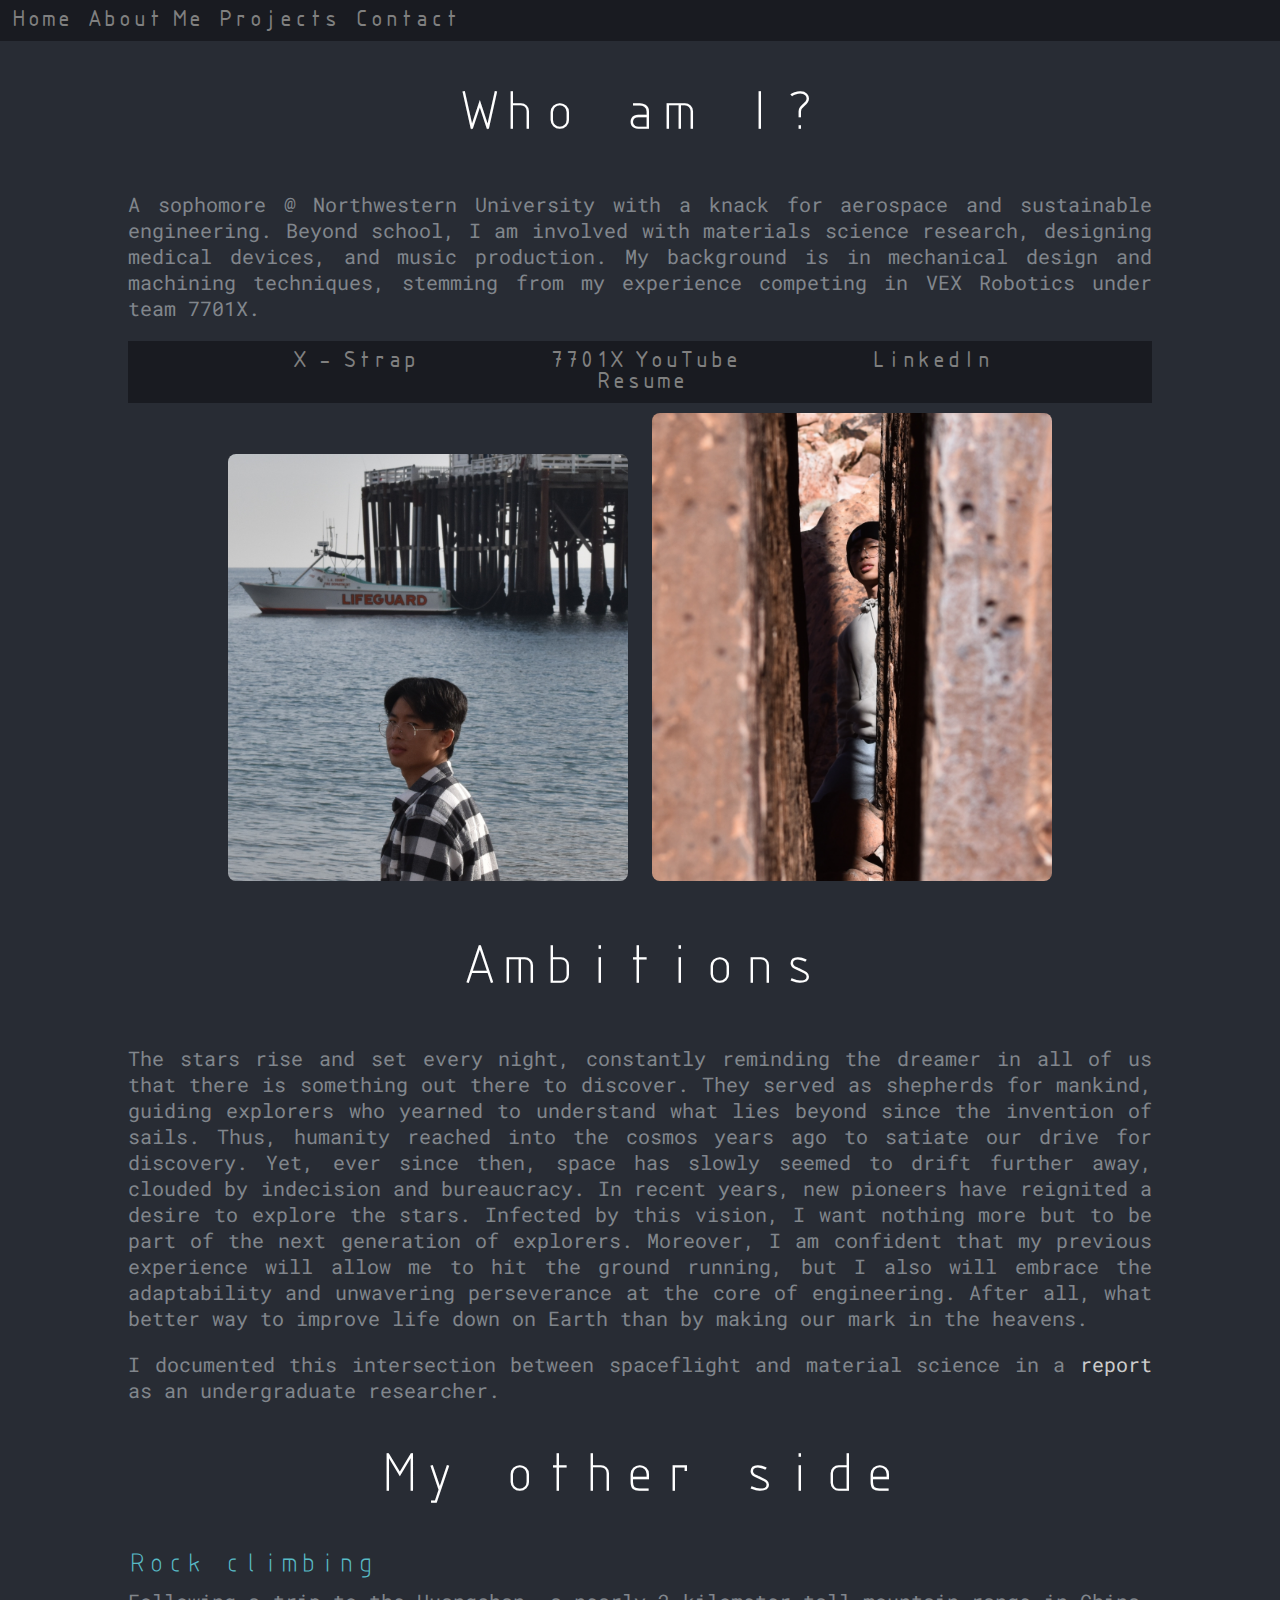
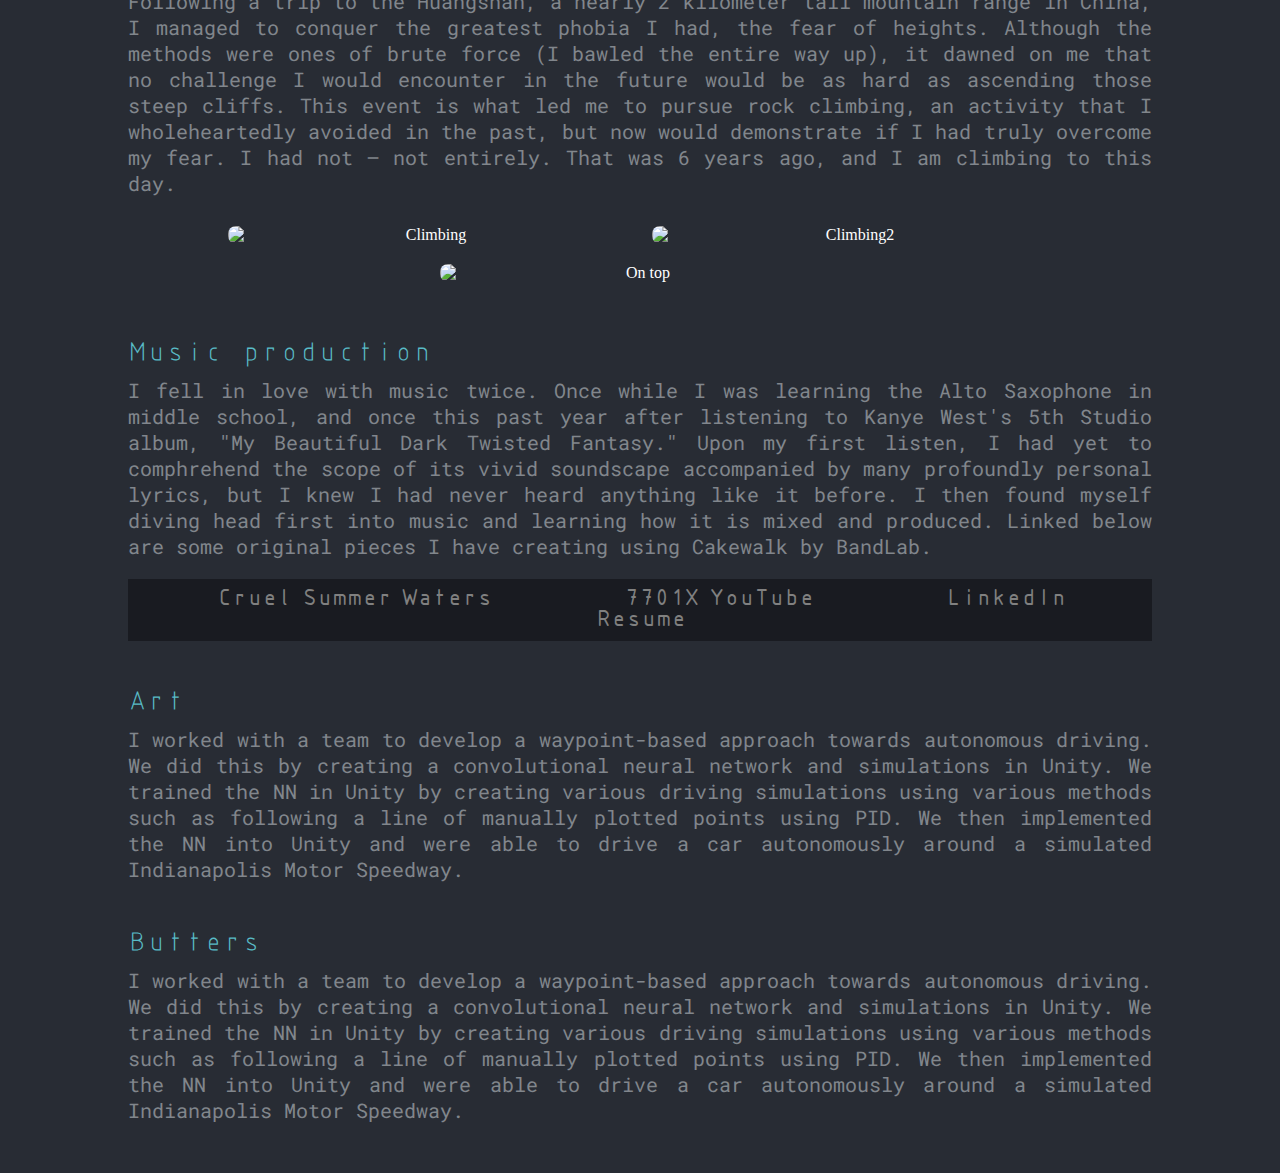
==== about.html @ 2909f790 "push test 5" ====
<!DOCTYPE html>
<html lang="en" dir="ltr">
  <head>
    <meta charset="utf-8">
    <title>About Me</title>
    <meta name="viewport" content="width=device-width, initial-scale=0.75">
    <link rel="stylesheet" href="style.css">
  </head>
  <body>
    <header>
      <div class="menu">
        <a href="index.html">Home</a>
        <a href="about.html">About Me</a>
        <a href="projects.html">Projects</a>
        <a href="contact.html">Contact</a>
      </div>
    </header>
    <main>
      <div class="meat">
        <h1>Who am I?</h1>
        <p>A sophomore @ Northwestern University with a knack for aerospace and sustainable engineering. 
	  Beyond school, I am involved with materials science research, designing medical devices, and music production. 
	  My background is in mechanical design and machining techniques, stemming from my experience competing in VEX Robotics under team 7701X.
        </p>
          <div class="menu">
            <div class="links">
              <a href="X_strap.pdf" target="_blank">X - Strap</a>
              <a href="https://www.youtube.com/channel/UCPJG_vGaYK8rv_-3pf0ZpIQ" target="_blank">7701X YouTube</a>
              <a href="https://www.linkedin.com/in/kevin-chen617/" target="_blank">LinkedIn</a>
              <a href="Resume.pdf" target="_blank">Resume</a>
            </div>
          </div>
        <div id="images">
          <img class="center" src="images/dock.jpg" alt="Me">
          <img class="center" src="images/crack.jpg" alt="Between">
        </div>
      </div>
      <h1>Ambitions</h1>
      <div class="meat">
        <p>The stars rise and set every night, constantly reminding the dreamer in all of us that there is something out there to discover. 
	   They served as shepherds for mankind, guiding explorers who yearned to understand what lies beyond since the invention of sails. 
	   Thus, humanity reached into the cosmos years ago to satiate our drive for discovery. Yet, ever since then, space has slowly 
	   seemed to drift further away, clouded by indecision and bureaucracy. In recent years, new pioneers have reignited a desire to 
	   explore the stars. Infected by this vision, I want nothing more but to be part of the next generation of explorers. Moreover, I am 
	   confident that my previous experience will allow me to hit the ground running, but I also will embrace the adaptability and 
	   unwavering perseverance at the core of engineering. After all, what better way to improve life down on Earth than by making our mark in the heavens.
        </p>
        <p>I documented this intersection between spaceflight and material science in a <a href="Rocketry_Report.pdf" target="_blank">report</a> as an undergraduate researcher.
        </p>
      </div>

      <h1>My other side</h1>
      <div class="meat">
        <h2>Rock climbing</h2>
        <p>Following a trip to the Huangshan, a nearly 2 kilometer tall mountain range in China, I managed to conquer the greatest phobia I had, the fear of heights.
	   Although the methods were ones of brute force (I bawled the entire way up), it dawned on me that no challenge I would encounter in the future would be as hard
	   as ascending those steep cliffs. This event is what led me to pursue rock climbing, an activity that I wholeheartedly avoided in the past, but now would demonstrate
	   if I had truly overcome my fear. I had not — not entirely. That was 6 years ago, and I am climbing to this day.
        </p>
	<div id="images">
	  <img class="center" src="images/climb1.jpg" alt="Climbing">
          <img class="center" src="images/crack2.jpg" alt="Climbing2">
	  <img class="center" src="images/top.jpg" alt="On top">
	</div>
        <h2>Music production</h2>
        <p>I fell in love with music twice. Once while I was learning the Alto Saxophone in middle school, and once this past year after listening to Kanye West's
	   5th Studio album, "My Beautiful Dark Twisted Fantasy." Upon my first listen, I had yet to comphrehend the scope of its vivid soundscape accompanied by
	   many profoundly personal lyrics, but I knew I had never heard anything like it before. I then found myself diving head first into music and learning how
	   it is mixed and produced. Linked below are some original pieces I have creating using Cakewalk by BandLab.
        </p>
	<div class="menu">
            <div class="links">
              <a href="https://drive.google.com/file/d/1FjXO3EfDYbT5MTBm9t9XbA_wjyTtjtwp/view?usp=sharing" target="_blank">Cruel Summer Waters</a>
              <a href="https://www.youtube.com/channel/UCPJG_vGaYK8rv_-3pf0ZpIQ" target="_blank">7701X YouTube</a>
              <a href="https://www.linkedin.com/in/kevin-chen617/" target="_blank">LinkedIn</a>
              <a href="Resume.pdf" target="_blank">Resume</a>
            </div>
        </div>
        <h2>Art</h2>
        <p>I worked with a team to develop a waypoint-based approach towards autonomous driving. We did this by creating a convolutional
          neural network and simulations in Unity. We trained the NN in Unity by creating various driving simulations using various methods
          such as following a line of manually plotted points using PID. We then implemented the NN into Unity and were able to drive a car
          autonomously around a simulated Indianapolis Motor Speedway.
        </p>
	<h2>Butters</h2>
        <p>I worked with a team to develop a waypoint-based approach towards autonomous driving. We did this by creating a convolutional
          neural network and simulations in Unity. We trained the NN in Unity by creating various driving simulations using various methods
          such as following a line of manually plotted points using PID. We then implemented the NN into Unity and were able to drive a car
          autonomously around a simulated Indianapolis Motor Speedway.
        </p>

      </div>
    </main>
    <footer>

    </footer>
  </body>
</html>
---- style.css ----
@font-face {
  font-family: isoc;
  src: url(fonts/ISOCTEUR.ttf);
}

@font-face {
  font-family: iso;
  src: url(fonts/ISOCT.ttf);
}

@font-face {
  font-family: robo;
  src: url(fonts/RobotoMono.ttf);
}

@viewport {
  zoom: 1.0;
  width: extend-to-zoom;
}

/*
@media only screen and (max-width:700px) {
  h1 { font-size: 30px; }
  .menu a { font-size: 15px; }
  .meat img { max-width: 300px; }
}
*/
body {
  color: white;
  background-color: #282C34;
  margin: 0;
  min-width: 300px;
}

h1 {
  font-family: iso;
  font-size: 50px;
  color: white;
  line-height: 50px;
  margin-bottom: 15px;
  text-align: center;
}

h2 {
  font-family: iso;
  font-size: 24px;
  color: grey;
  line-height: 25px;
  margin-bottom: 0;
  margin-top: 15px;
  text-align: left;
}

h3 {
  font-family: isoc;
  font-size: 20px;
  color: grey;
  margin: 10px 0 0 0;
  letter-spacing: -2px;
}

p {
  font-family: robo;
  color: grey;
  font-size: 20px;
  text-align: justify;
  margin: 10px 0 20px 0;
}

ul {
  font-family: robo;
  color: grey;
  font-size: 20px;
  text-align: justify;
}

form {
  font-family: robo;
  color: grey;
  font-size: 20px;
}

input {
  font-family: robo;
  color: black;
  font-size: 16px;
  width: 100%;
  margin-top: 5px;
  border-radius: 2px;
  border: none;
  outline: none;
  padding: 2px;
}

textarea {
  margin-top: 5px;
  font-family: robo;
  color: black;
  font-size: 16px;
  resize: vertical;
  width: 100%;
  border-radius: 2px;
  border: none;
  outline: none;
}

button[type="submit"] {
  font-family: robo;
  font-size: 20px;
  width: 100%;
  border: none;
  outline: none;
  padding: 10px;
  border-radius: 2px;
  background-color: #B871CE;
  color: black;
}

button[type="submit"]:hover {
  background-color: #C17DD8;
}

.form-group {
  width: 400px;
}

.container {
  height: 90vh;
  position: relative;
}

.vert-center {
  margin: 0;
  position: absolute;
  top: 50%;
  left: 50%;
  transform: translate(-50%, -50%);
}

.menu {
  padding: 10px 10px;
  background-color: #191B21;
}

.menu a {
  font-family: isoc;
  letter-spacing: -3px;
  word-spacing: -5px;
  font-size: 25px;
  color: grey;
  padding: 0 12px 0 0;
  text-decoration: none;
}

.menu a:hover {
  color: #E06C75;
}

.drop-btn {
  right: 0;
  background-color: transparent;
  padding: 12px 0px 0px 12px;
  border: none;
  cursor: pointer;
}

.dropdown {
  display: none;
  position: absolute;
  padding-top: 15px;
  min-width: 150px;
  z-index: 1;
}

.dropdown a {
  font-family: isoc;
  font-size: 20px;
  color: grey;
  padding: 0 0 20px 10px;
  text-decoration: none;
  display: block;
}

.meat {
  margin: 50px 10vw;
}

.meat h1 {
  margin: 50px;
}

.meat p {
  color: #81868C;
}

.meat h2 {
  color: #59BBC6;
  margin-top: 50px;
}

.meat h3 {
  color: #95BF77;
}

.meat p a {
  color: #ccc;
  text-decoration: none;
}

.meat p a:hover {
  color: white;
}

.meat img {
  width: 400px;
  max-width: 80%;
  padding: 10px;
  border-radius: 18px;
  min-width: 100px;
}

.center {
  display: inline-block;
  margin-left: auto;
  margin-right: auto;
}

#images {
  text-align: center;
}

.skills {
  padding-left: 50px;
  text-indent: -50px;
}

.links {
  text-align: center;
}

.links a {
  padding: 0 5vw;
}
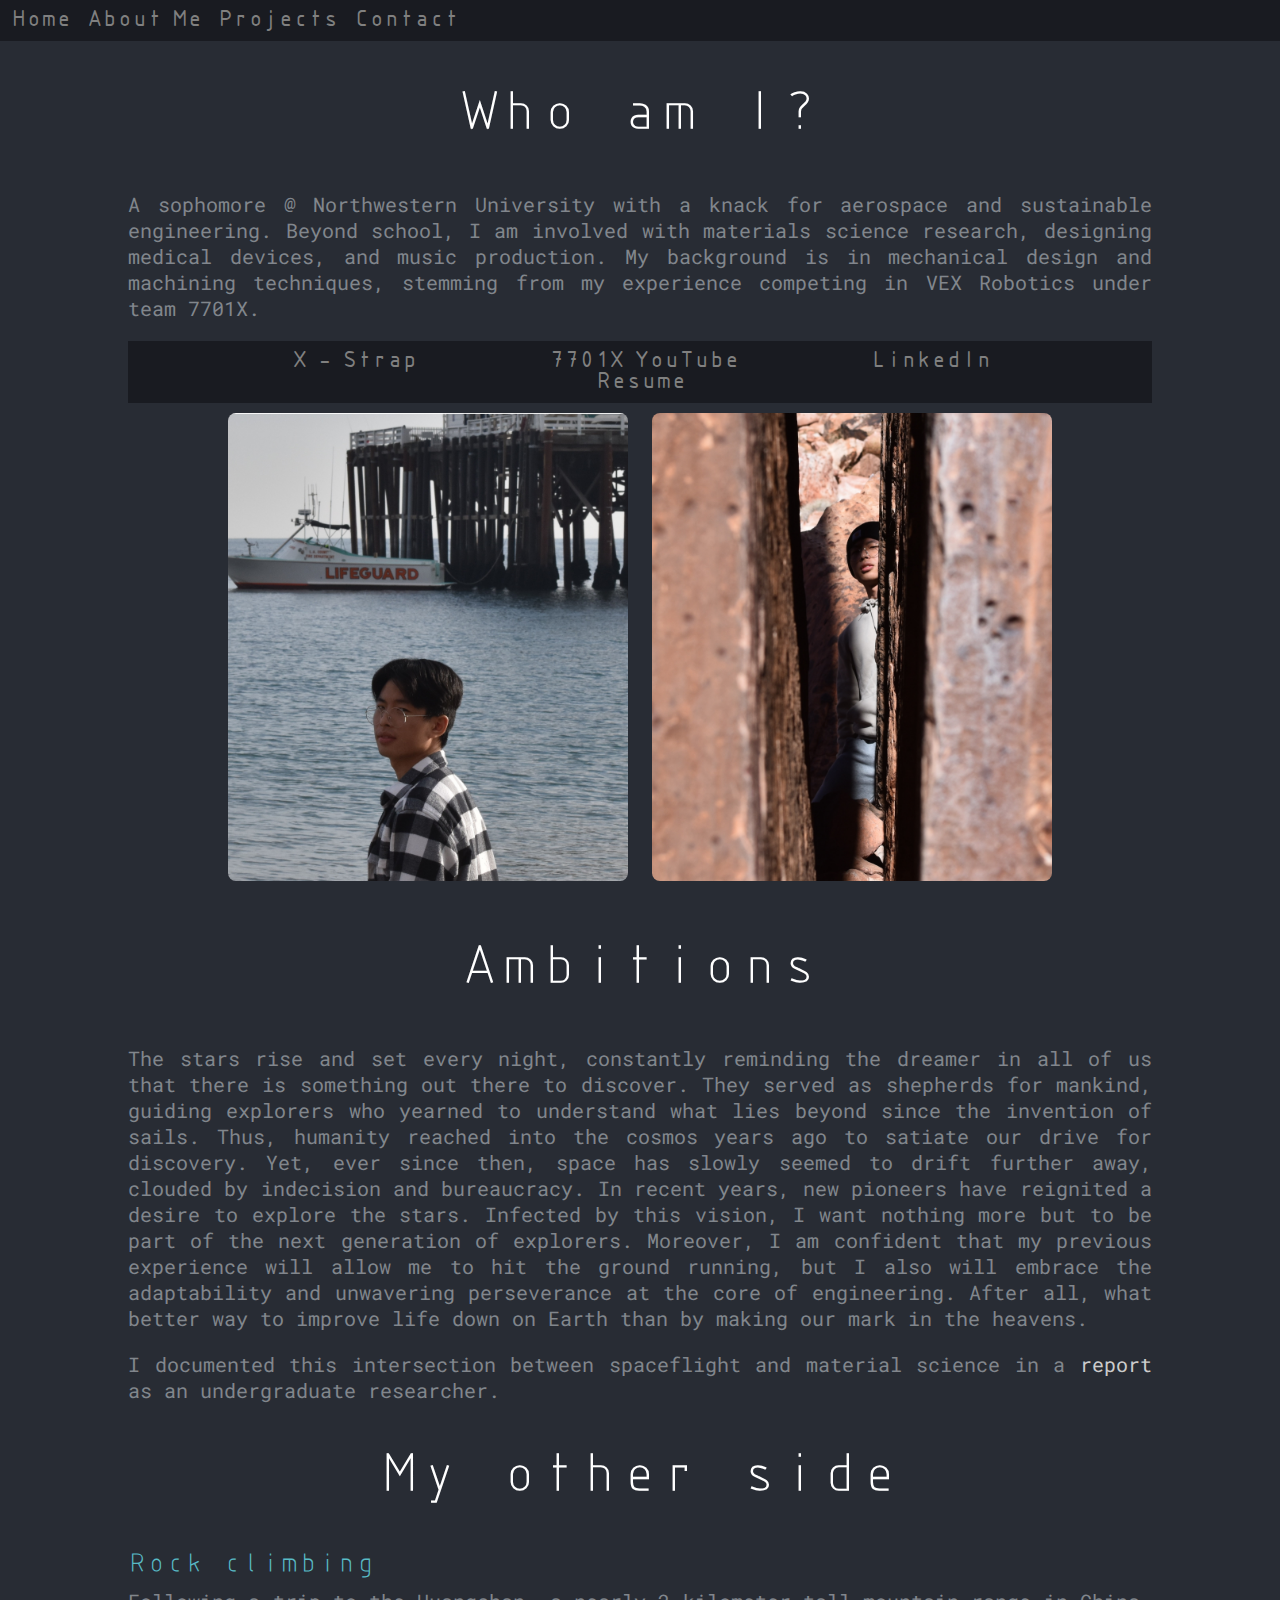
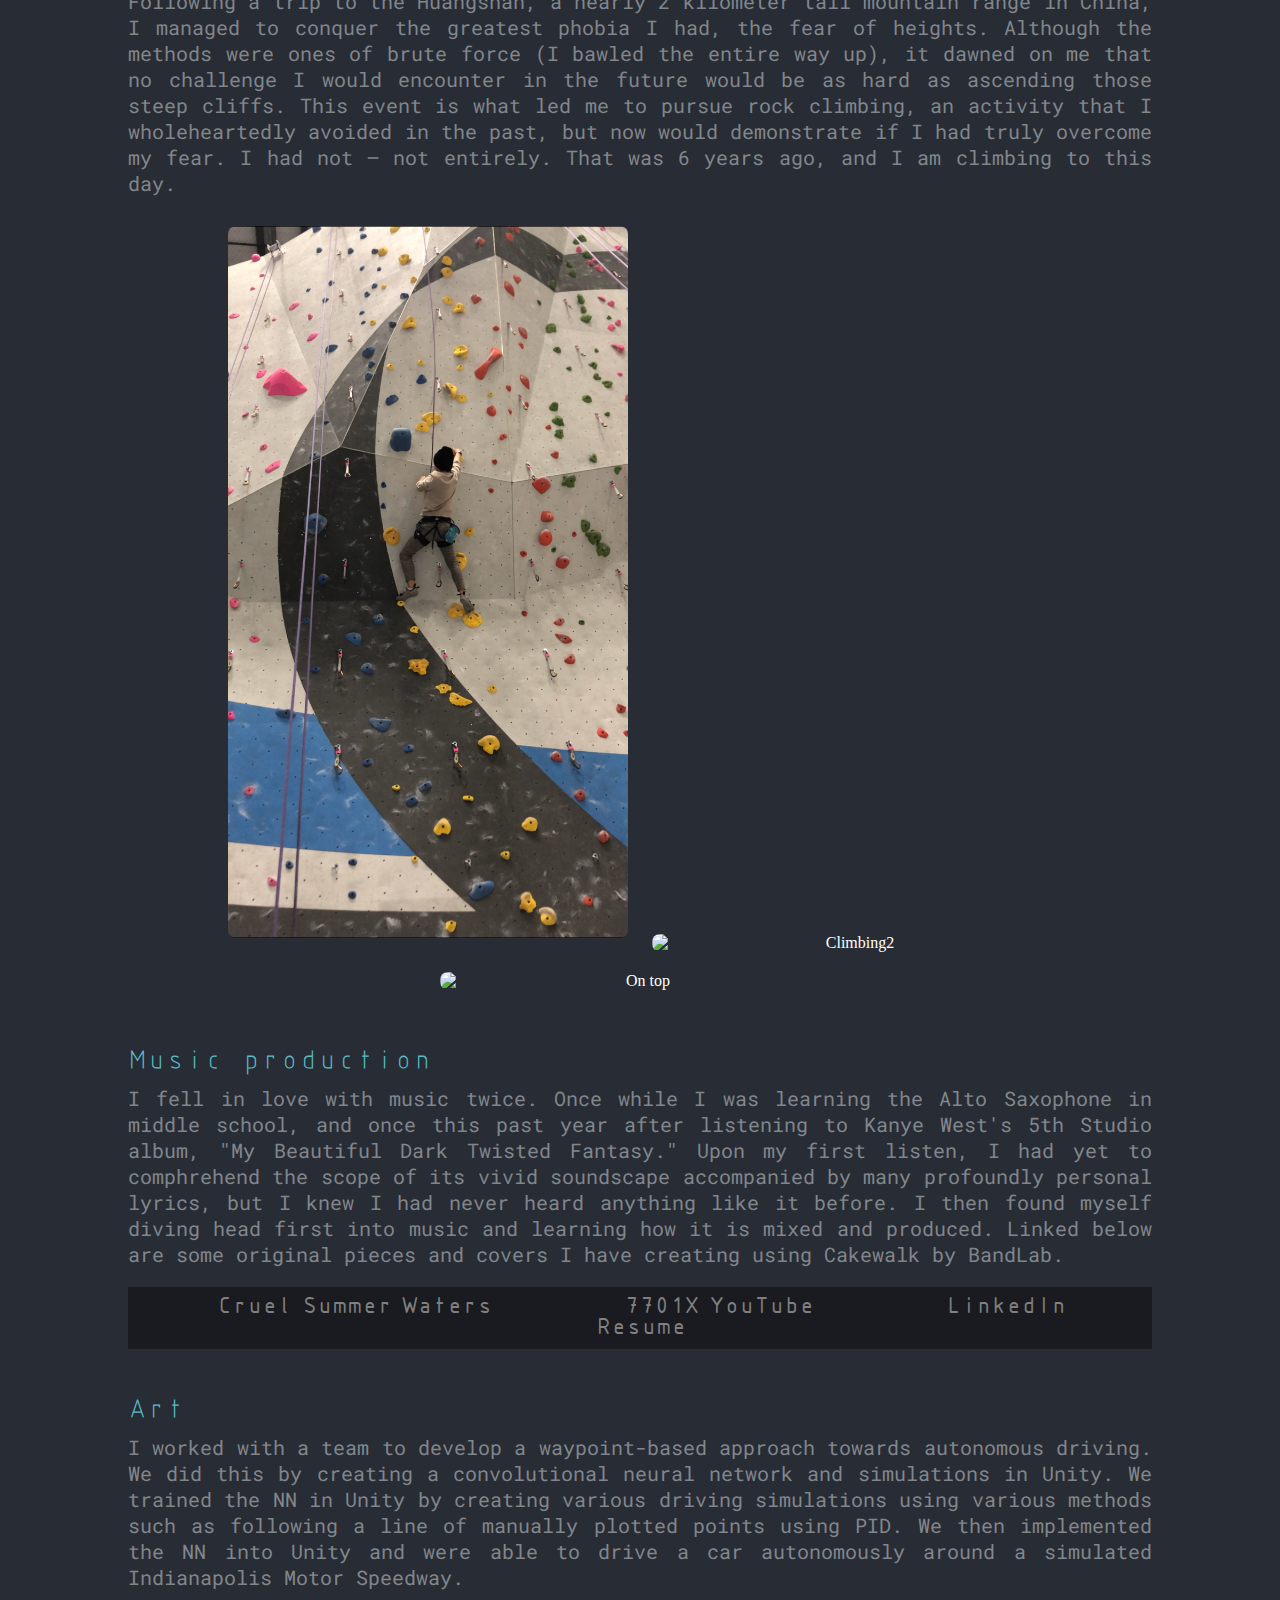
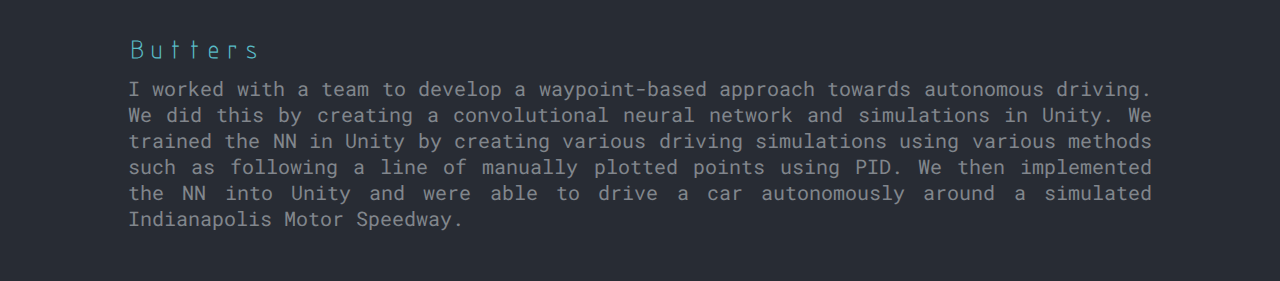
==== commit 6c0cdbaa: "push test 8" ====
--- a/about.html
+++ b/about.html
@@ -58,15 +58,15 @@
 	   if I had truly overcome my fear. I had not — not entirely. That was 6 years ago, and I am climbing to this day.
         </p>
 	<div id="images">
-	  <img class="center" src="images/climb1.jpg" alt="Climbing">
-          <img class="center" src="images/crack2.jpg" alt="Climbing2">
+	  <img class="center" src="images/climb1.png" alt="Climbing">
+          <img class="center" src="images/climb2.png" alt="Climbing2">
 	  <img class="center" src="images/top.jpg" alt="On top">
 	</div>
         <h2>Music production</h2>
         <p>I fell in love with music twice. Once while I was learning the Alto Saxophone in middle school, and once this past year after listening to Kanye West's
 	   5th Studio album, "My Beautiful Dark Twisted Fantasy." Upon my first listen, I had yet to comphrehend the scope of its vivid soundscape accompanied by
 	   many profoundly personal lyrics, but I knew I had never heard anything like it before. I then found myself diving head first into music and learning how
-	   it is mixed and produced. Linked below are some original pieces I have creating using Cakewalk by BandLab.
+	   it is mixed and produced. Linked below are some original pieces and covers I have creating using Cakewalk by BandLab.
         </p>
 	<div class="menu">
             <div class="links">
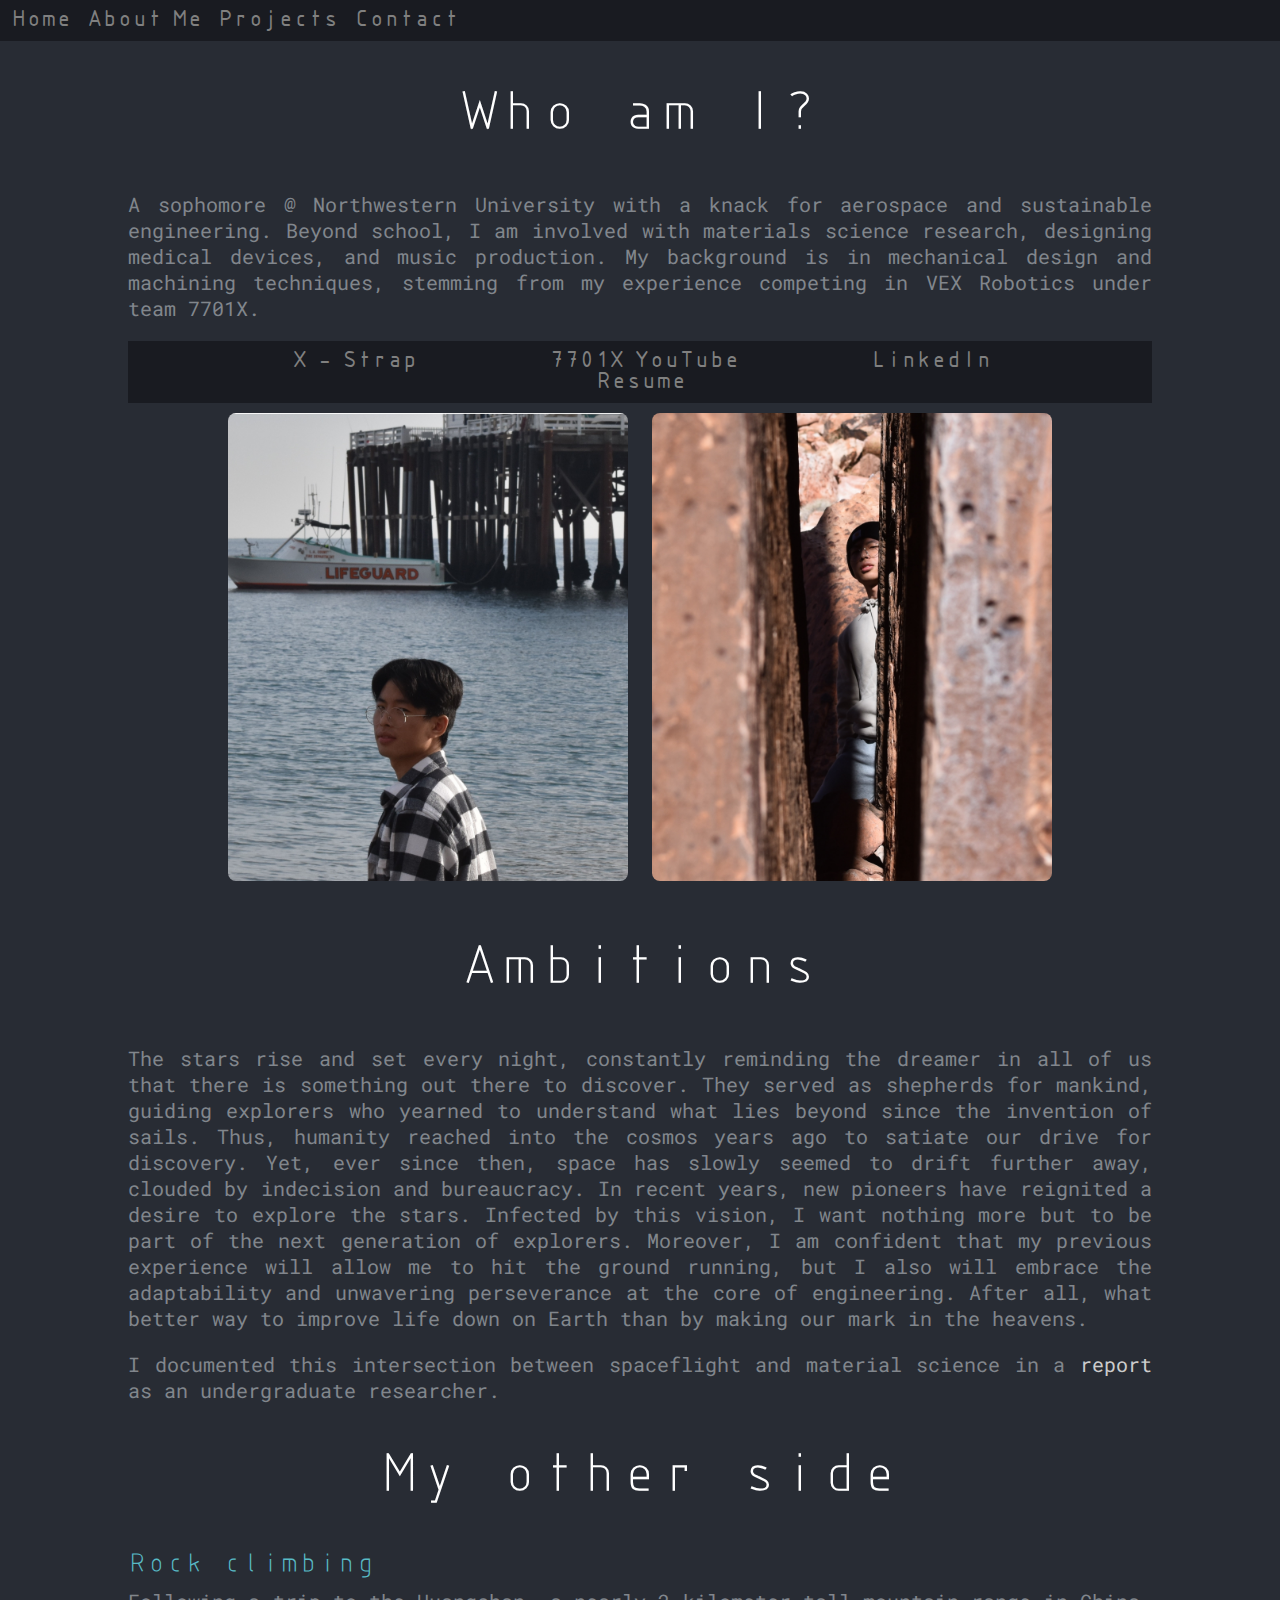
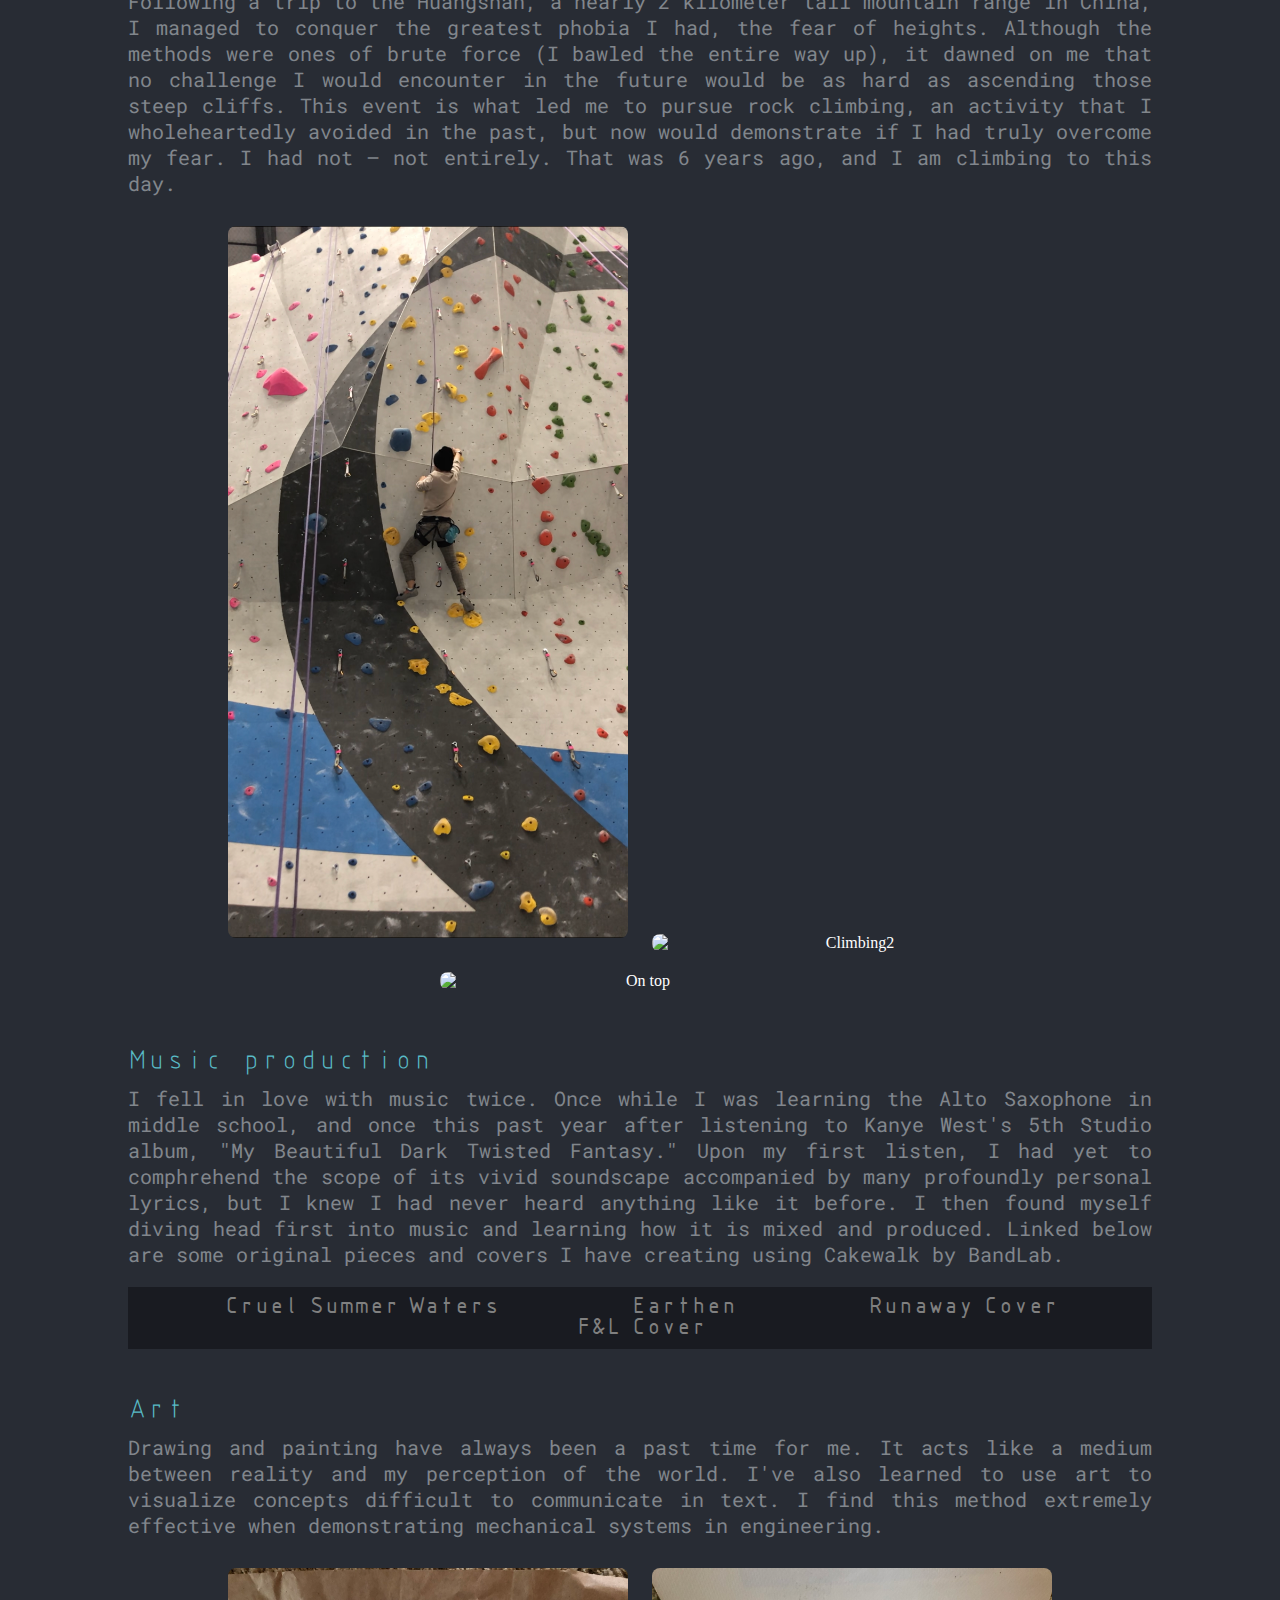
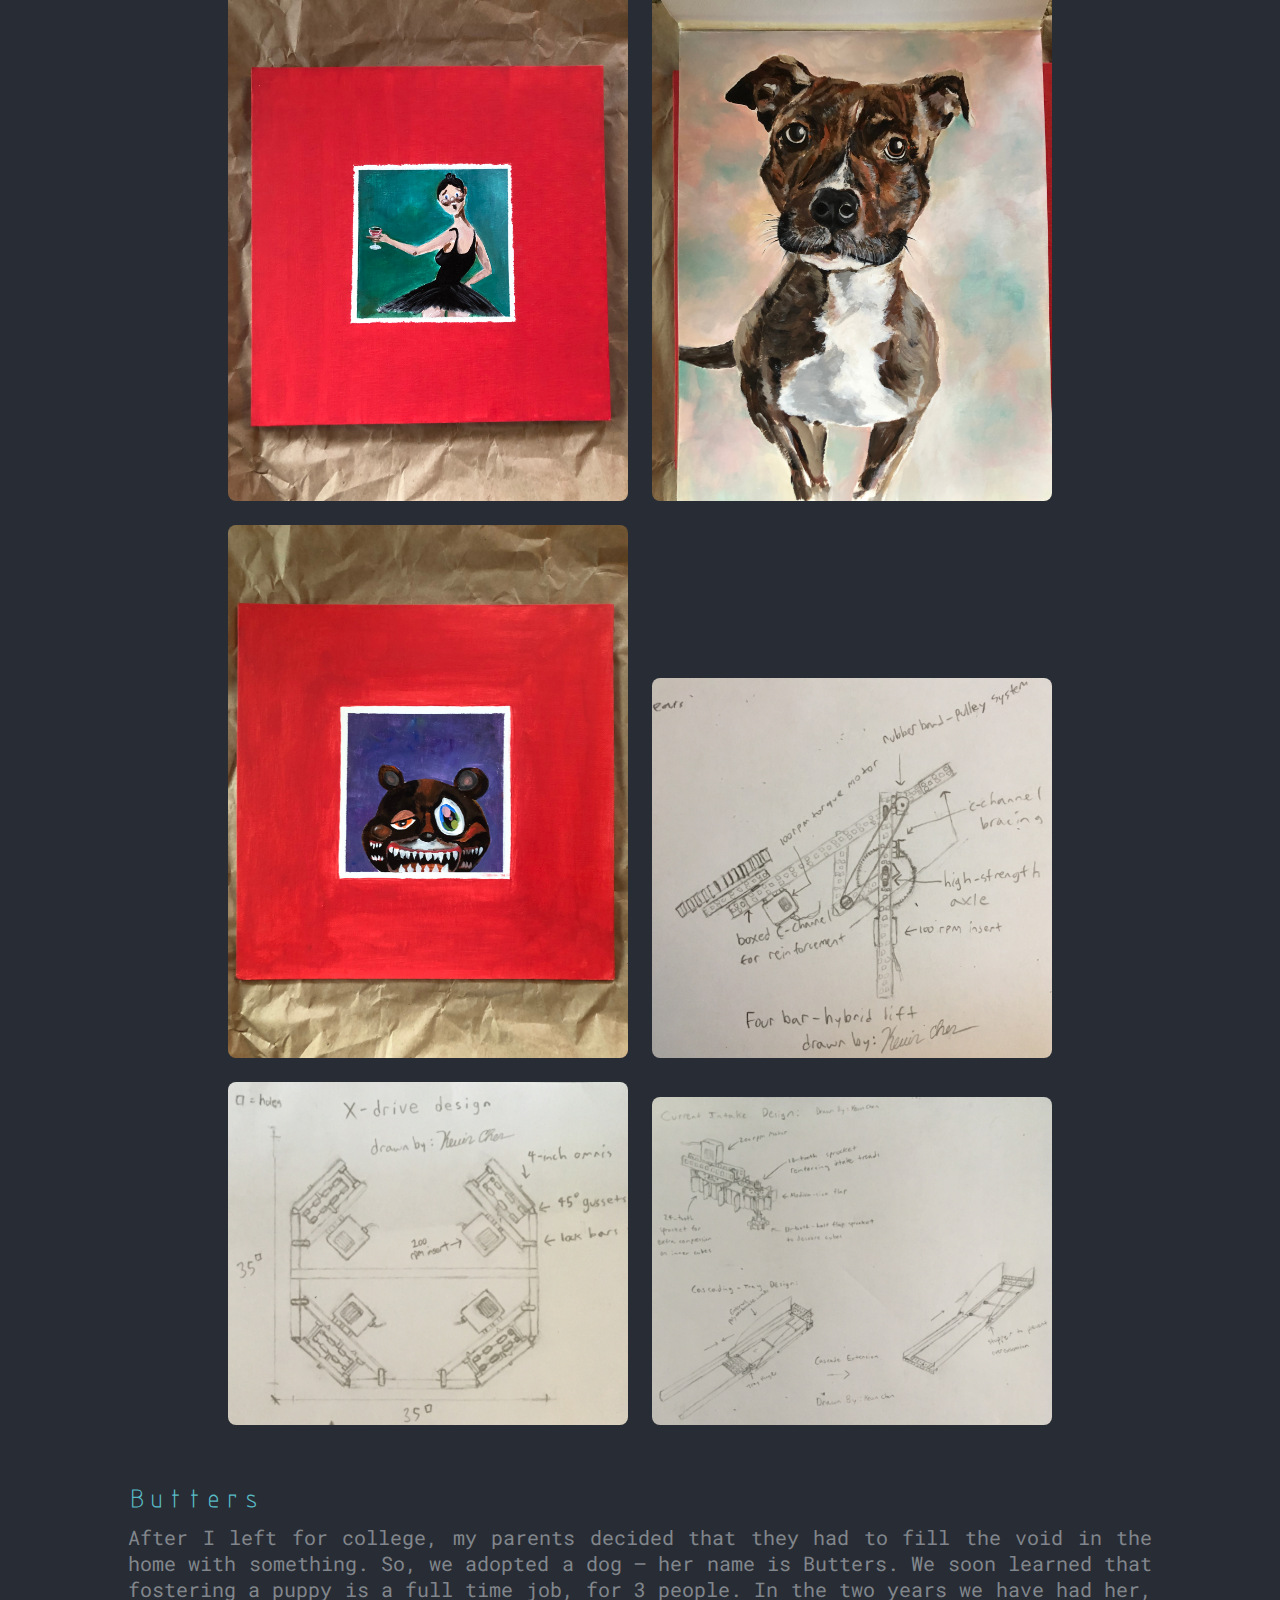
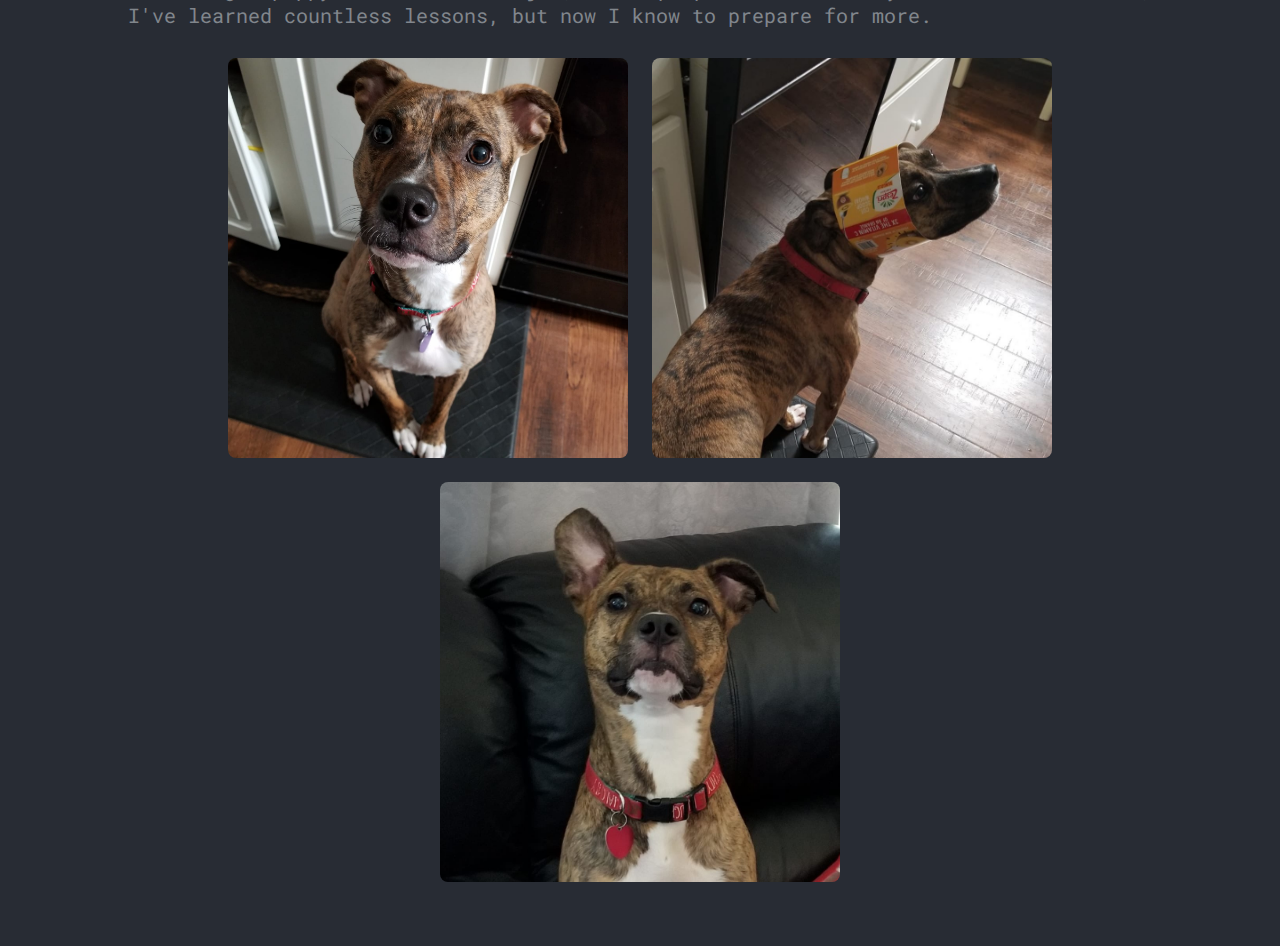
==== commit 1fb1c39b: "push test 9" ====
--- a/about.html
+++ b/about.html
@@ -71,23 +71,34 @@
 	<div class="menu">
             <div class="links">
               <a href="https://drive.google.com/file/d/1FjXO3EfDYbT5MTBm9t9XbA_wjyTtjtwp/view?usp=sharing" target="_blank">Cruel Summer Waters</a>
-              <a href="https://www.youtube.com/channel/UCPJG_vGaYK8rv_-3pf0ZpIQ" target="_blank">7701X YouTube</a>
-              <a href="https://www.linkedin.com/in/kevin-chen617/" target="_blank">LinkedIn</a>
-              <a href="Resume.pdf" target="_blank">Resume</a>
+              <a href="https://drive.google.com/file/d/1QW-6Rx8tdOQ-ADqgiwJh3SDAllIOK9bR/view?usp=sharing" target="_blank">Earthen</a>
+              <a href="https://drive.google.com/file/d/1bDss_wJFXbix6E8CFGQnroopjvzzc4Zd/view?usp=sharing" target="_blank">Runaway Cover</a>
+              <a href="https://drive.google.com/file/d/1Wbj0hKEiiiHUaAaYuEivGzLHeiOZDQvu/view?usp=sharing" target="_blank">F&L Cover</a>
             </div>
         </div>
         <h2>Art</h2>
-        <p>I worked with a team to develop a waypoint-based approach towards autonomous driving. We did this by creating a convolutional
-          neural network and simulations in Unity. We trained the NN in Unity by creating various driving simulations using various methods
-          such as following a line of manually plotted points using PID. We then implemented the NN into Unity and were able to drive a car
-          autonomously around a simulated Indianapolis Motor Speedway.
+        <p>Drawing and painting have always been a past time for me. It acts like a medium between reality and my perception of the world. I've also
+	   learned to use art to visualize concepts difficult to communicate in text. I find this method extremely effective when demonstrating
+	   mechanical systems in engineering.
         </p>
+	<div id="images">
+	  <img class="center" src="images/mbdtf.jpg" alt="Painting1">
+          <img class="center" src="images/painting.jpg" alt="Painting2">
+	  <img class="center" src="images/mbdtf2.jpg" alt="Painting3">
+	  <img class="center" src="images/robot1.png" alt="Robot1">
+          <img class="center" src="images/robot3.png" alt="Robot2">
+	  <img class="center" src="images/robot4.png" alt="Robot3">
+	</div>
 	<h2>Butters</h2>
-        <p>I worked with a team to develop a waypoint-based approach towards autonomous driving. We did this by creating a convolutional
-          neural network and simulations in Unity. We trained the NN in Unity by creating various driving simulations using various methods
-          such as following a line of manually plotted points using PID. We then implemented the NN into Unity and were able to drive a car
-          autonomously around a simulated Indianapolis Motor Speedway.
+        <p>After I left for college, my parents decided that they had to fill the void in the home with something. So, we adopted a dog — her name is Butters. 
+	   We soon learned that fostering a puppy is a full time job, for 3 people. In the two years we have had her, I've learned countless lessons, but now I
+	   know to prepare for more.
         </p>
+	<div id="images">
+	  <img class="center" src="images/butters2.jpg" alt="butters1">
+          <img class="center" src="images/butters3.jpg" alt="butters2">
+	  <img class="center" src="images/butters.jpg" alt="butters3">
+	</div>
 
       </div>
     </main>
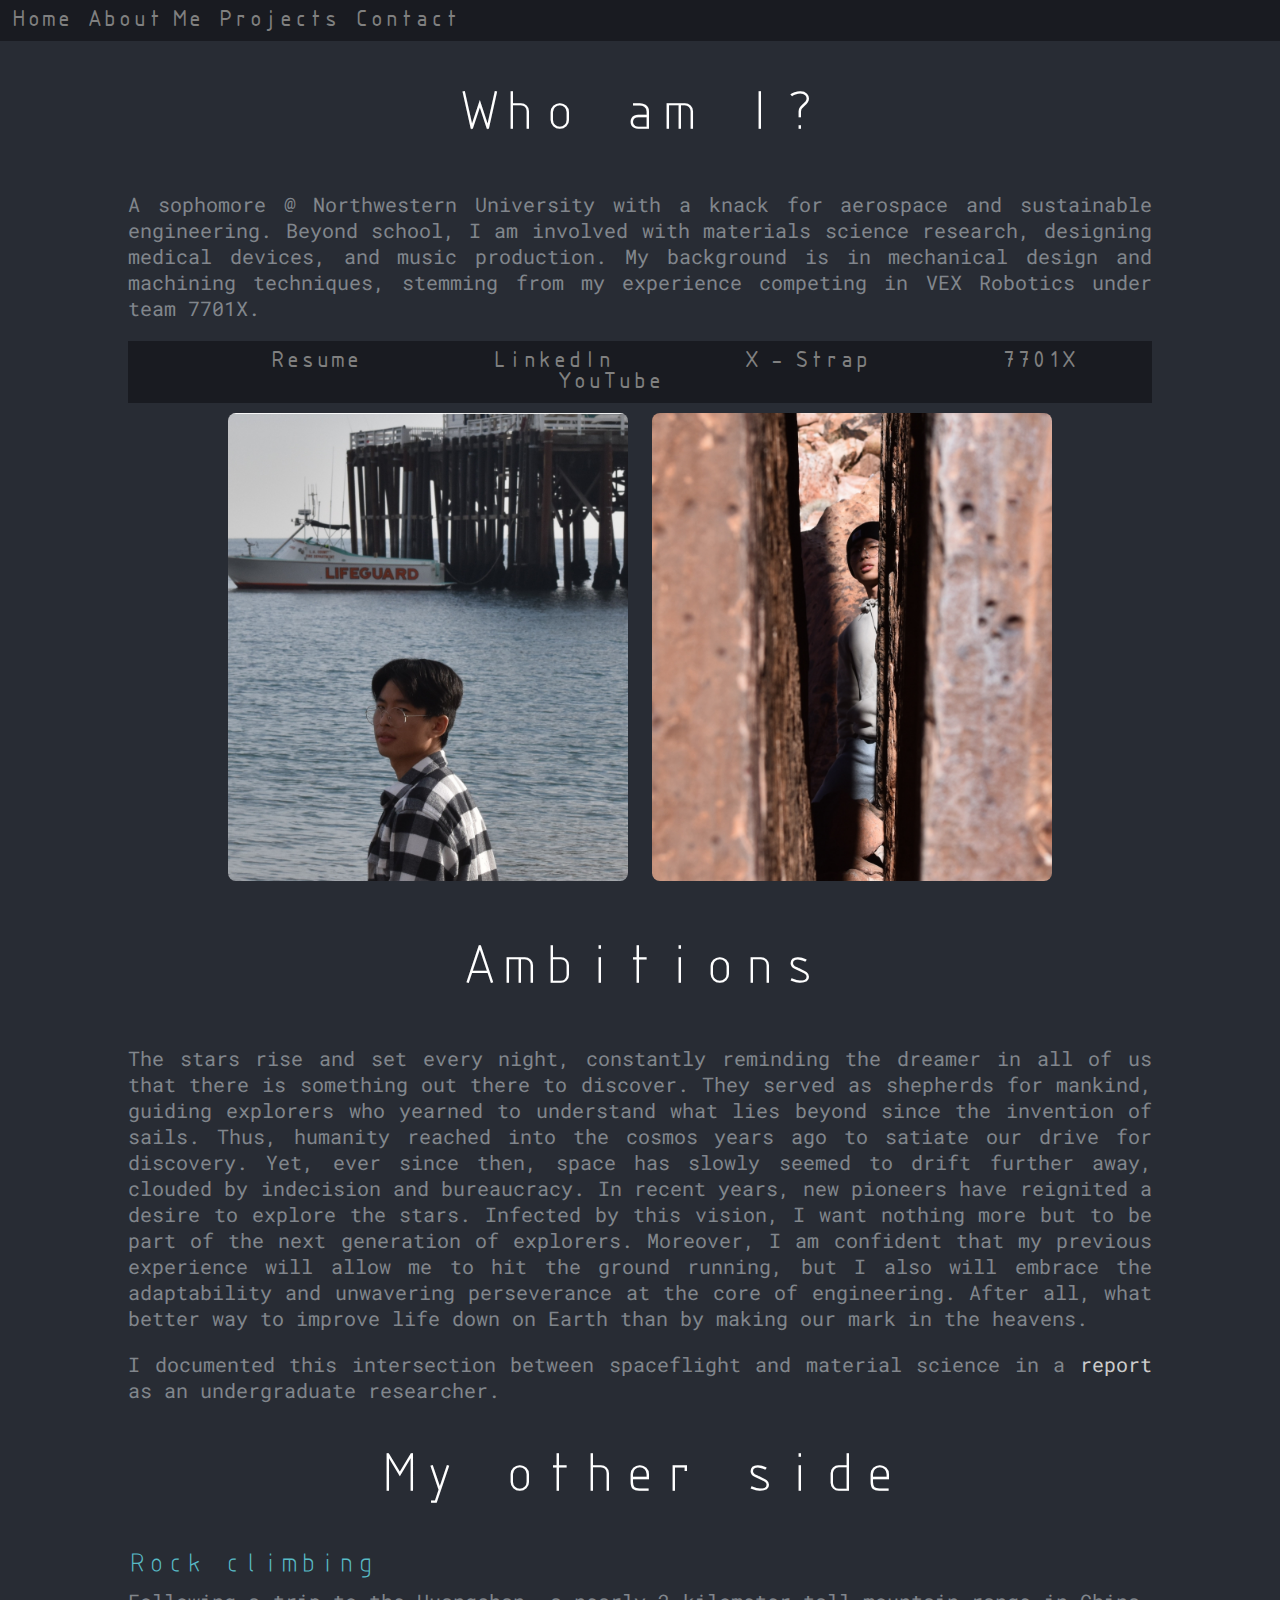
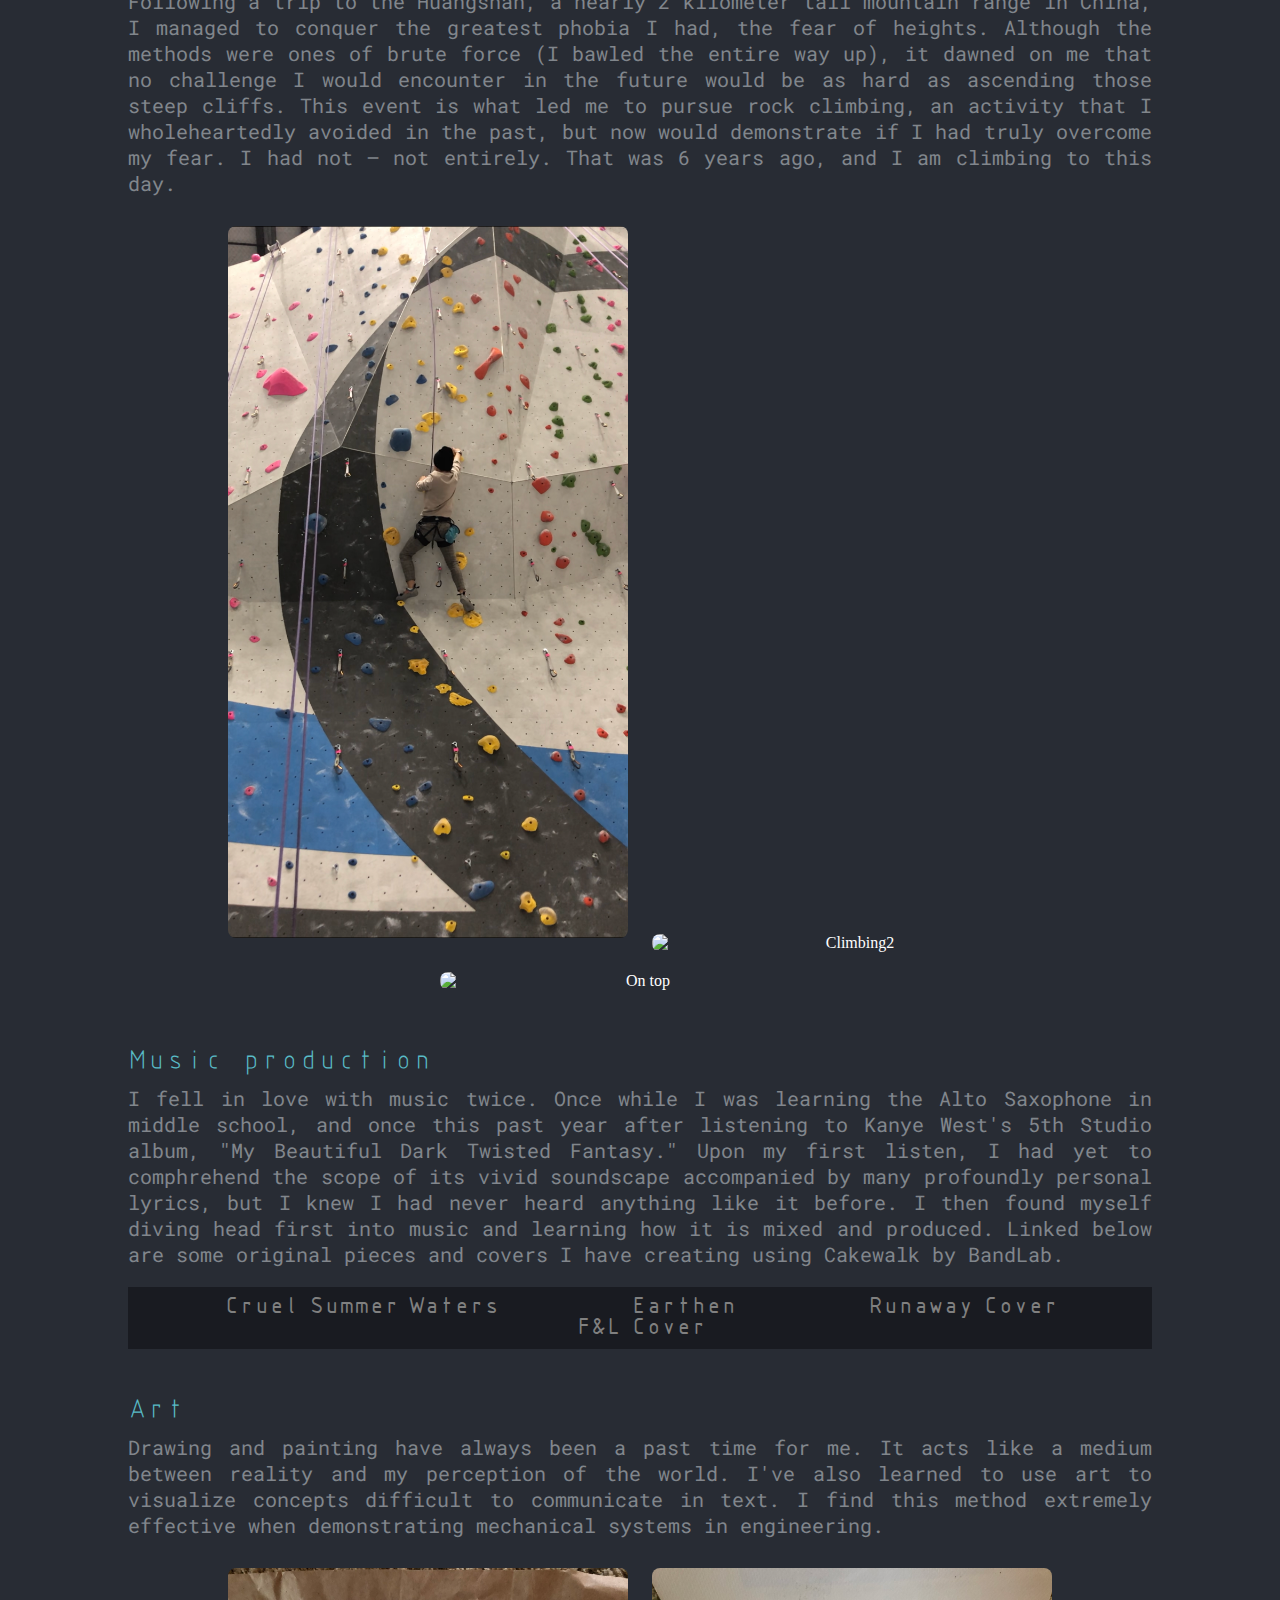
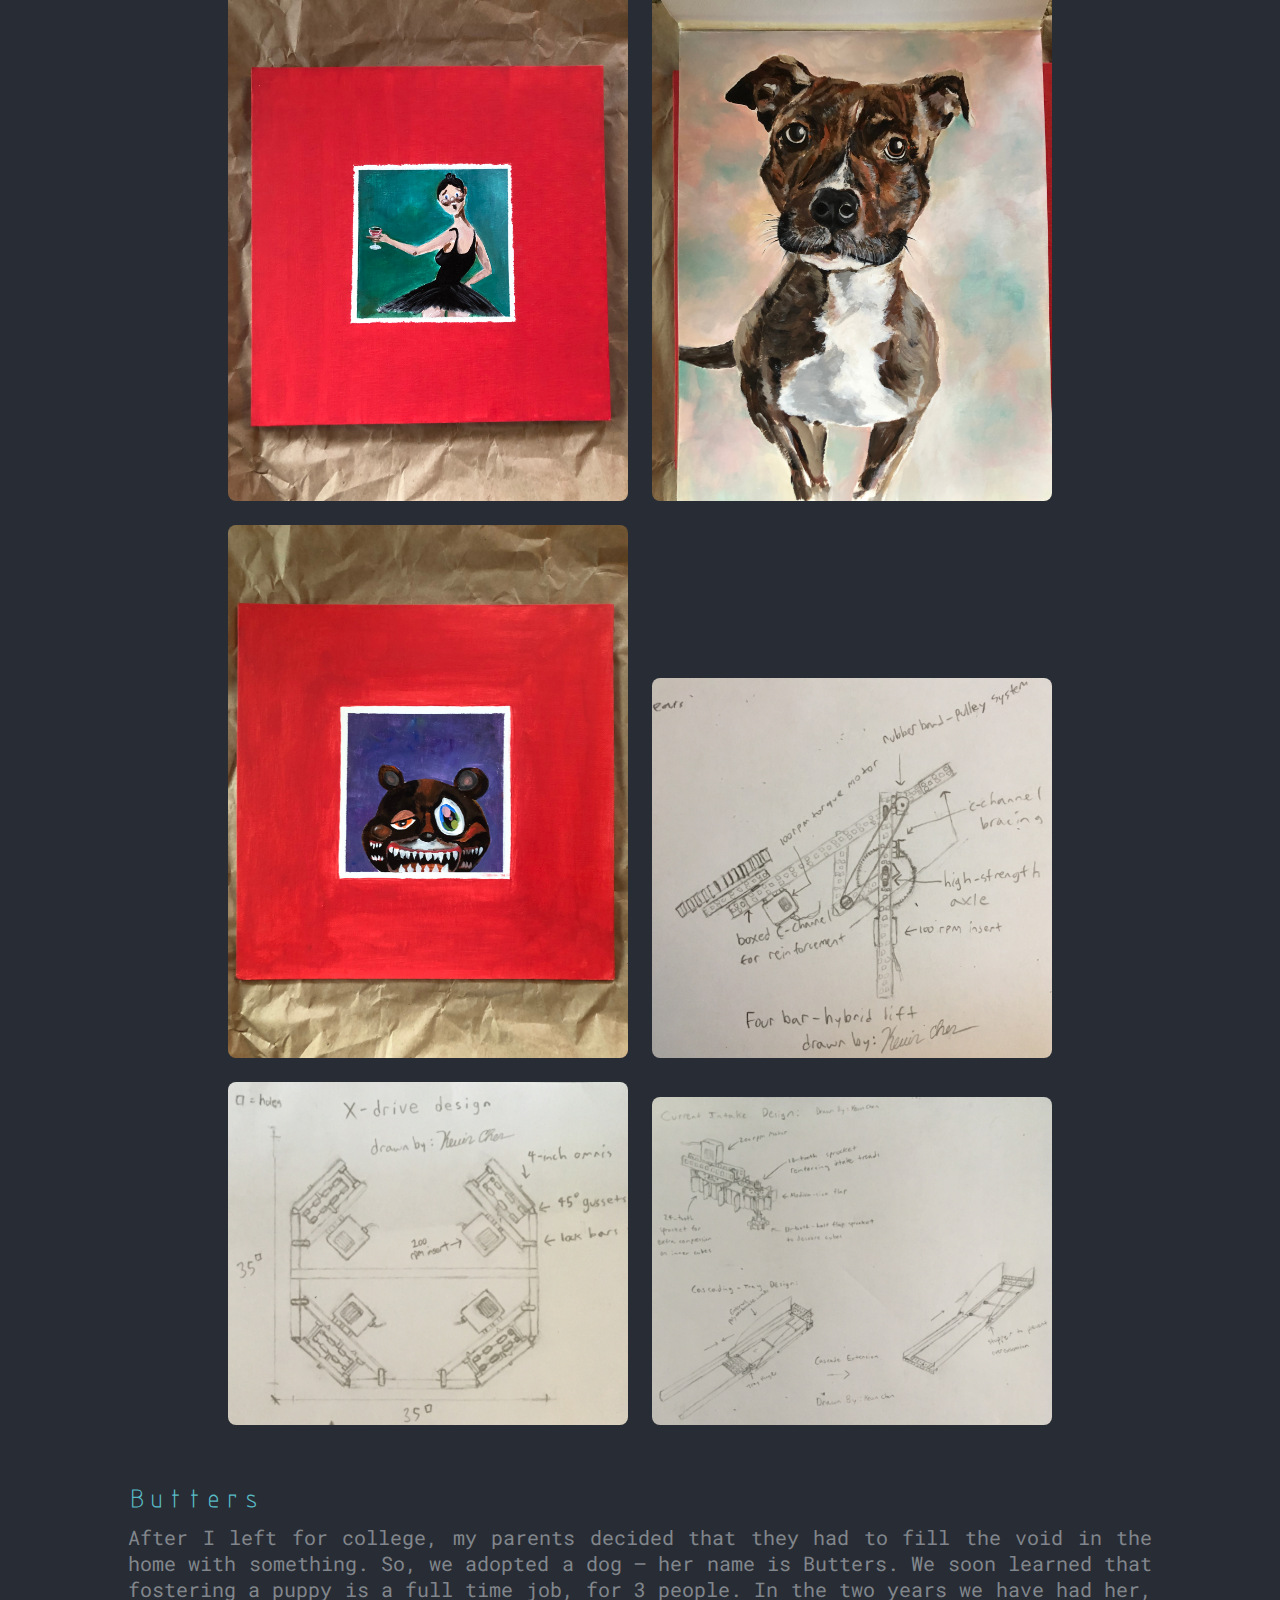
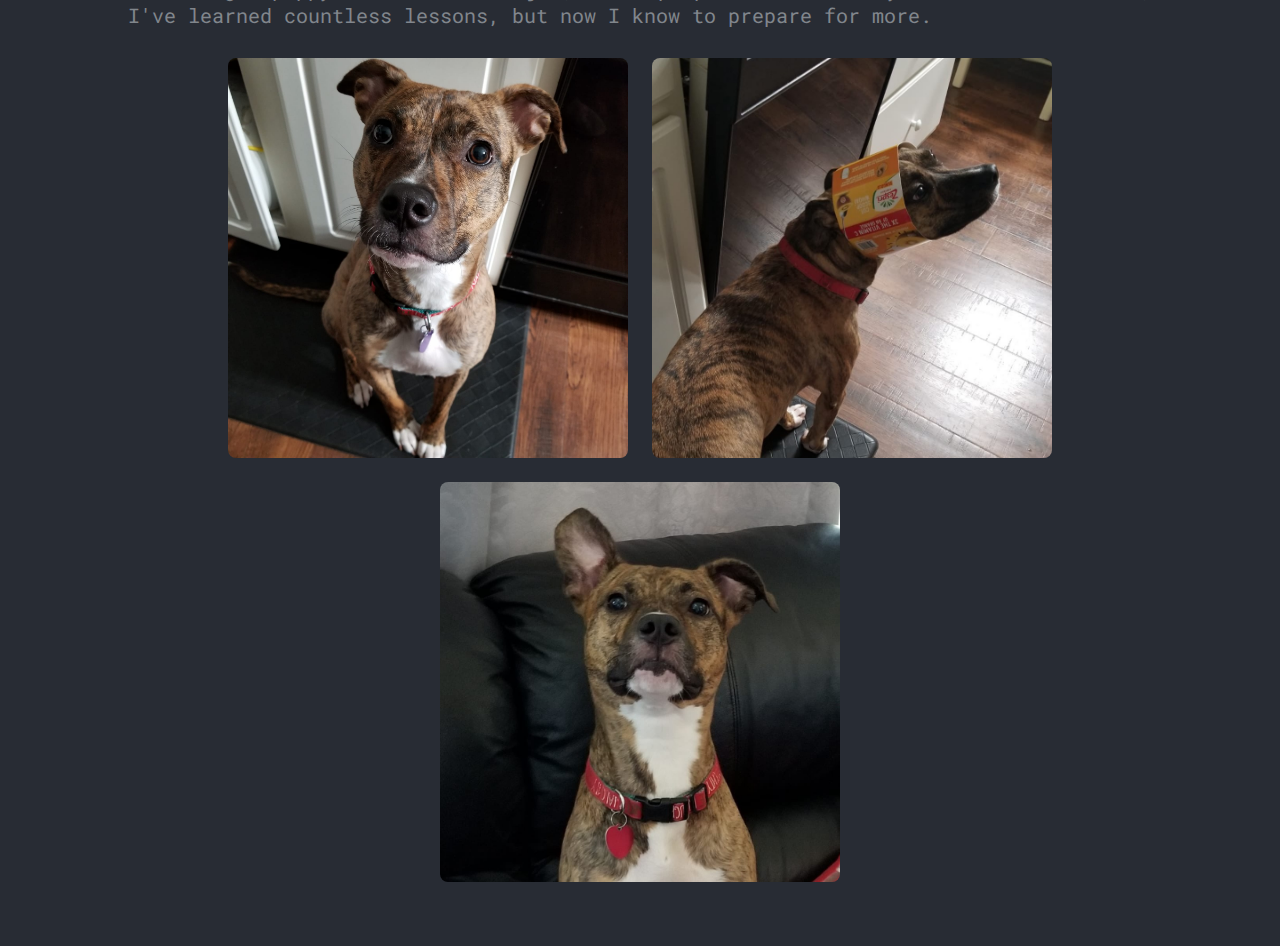
==== commit 6bd5eff5: "push test 10" ====
--- a/about.html
+++ b/about.html
@@ -24,10 +24,10 @@
         </p>
           <div class="menu">
             <div class="links">
-              <a href="X_strap.pdf" target="_blank">X - Strap</a>
+	      <a href="Resume.pdf" target="_blank">Resume</a>
+	      <a href="https://www.linkedin.com/in/kevin-chen617/" target="_blank">LinkedIn</a>
+              <a href="https://drive.google.com/file/d/1zZ9a6kQGrufHubjohi4ccquiIPVfoEWo/view?usp=sharing" target="_blank">X - Strap</a>
               <a href="https://www.youtube.com/channel/UCPJG_vGaYK8rv_-3pf0ZpIQ" target="_blank">7701X YouTube</a>
-              <a href="https://www.linkedin.com/in/kevin-chen617/" target="_blank">LinkedIn</a>
-              <a href="Resume.pdf" target="_blank">Resume</a>
             </div>
           </div>
         <div id="images">
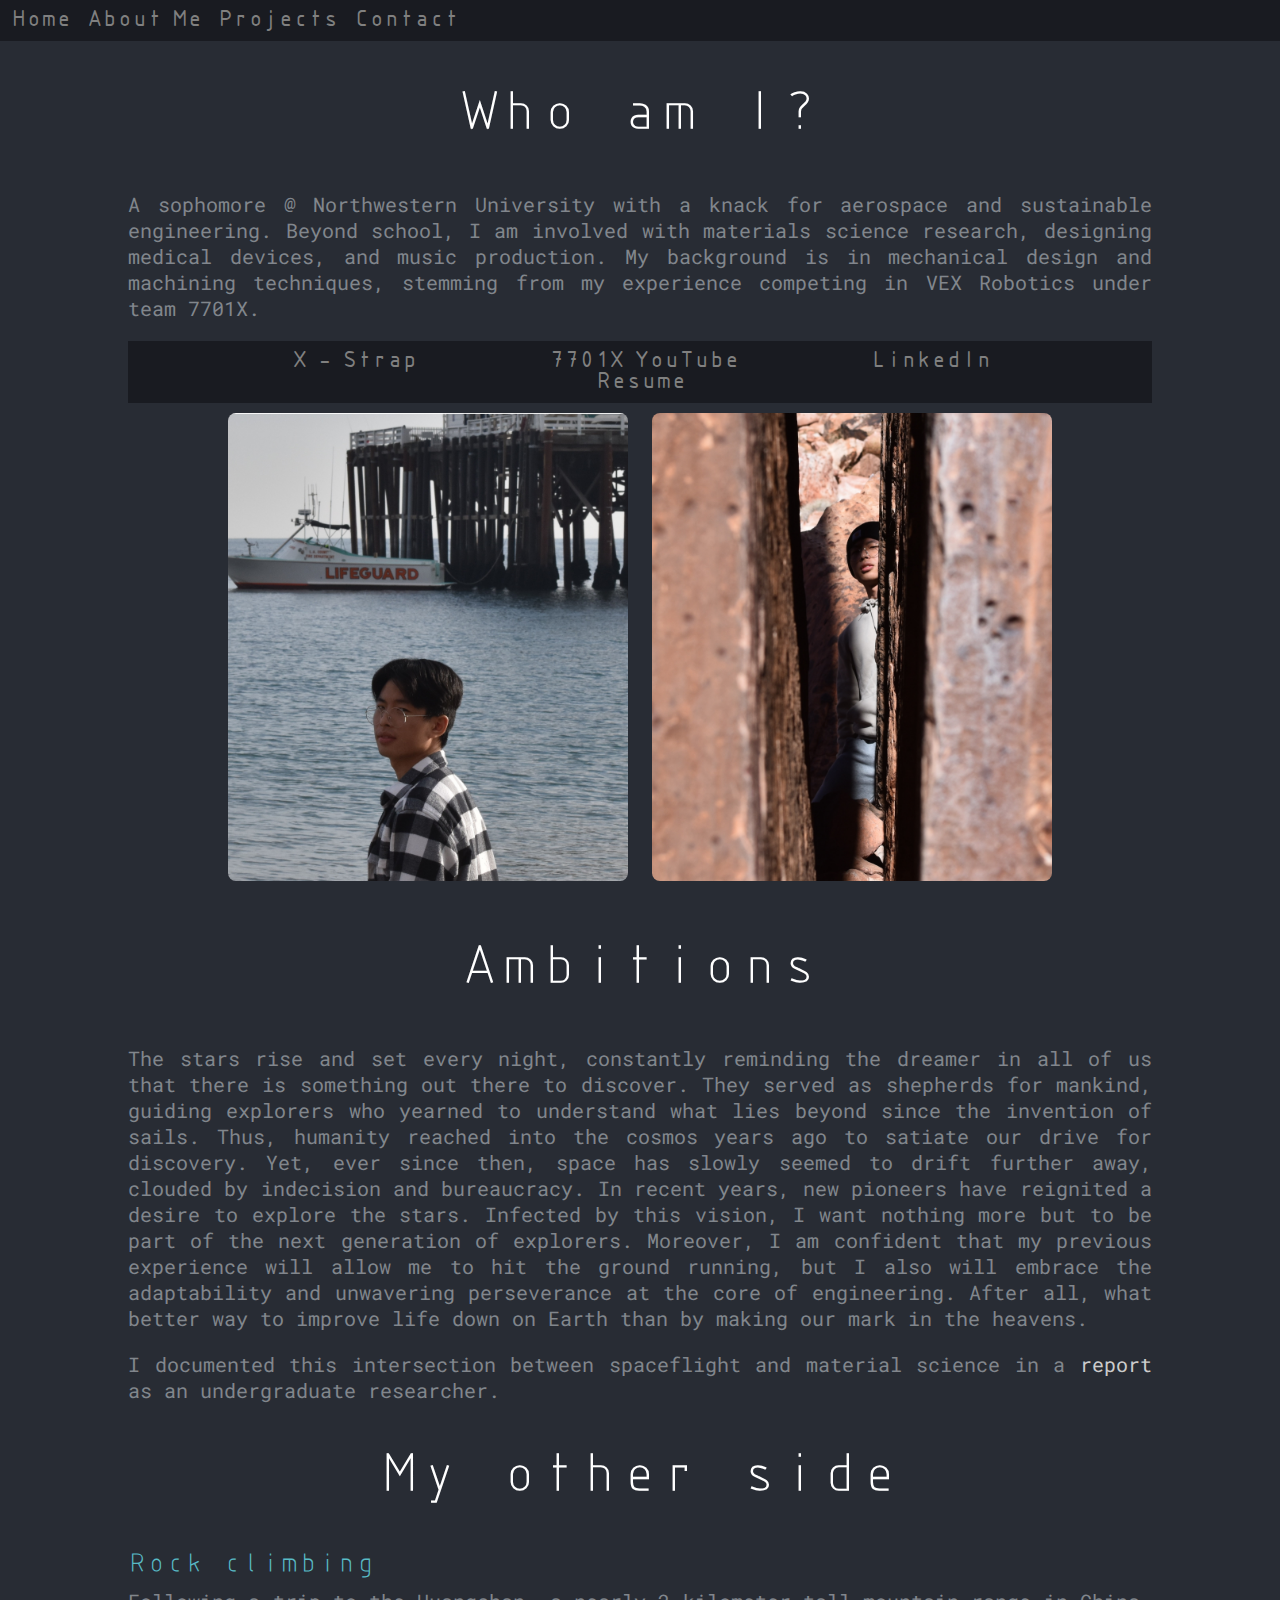
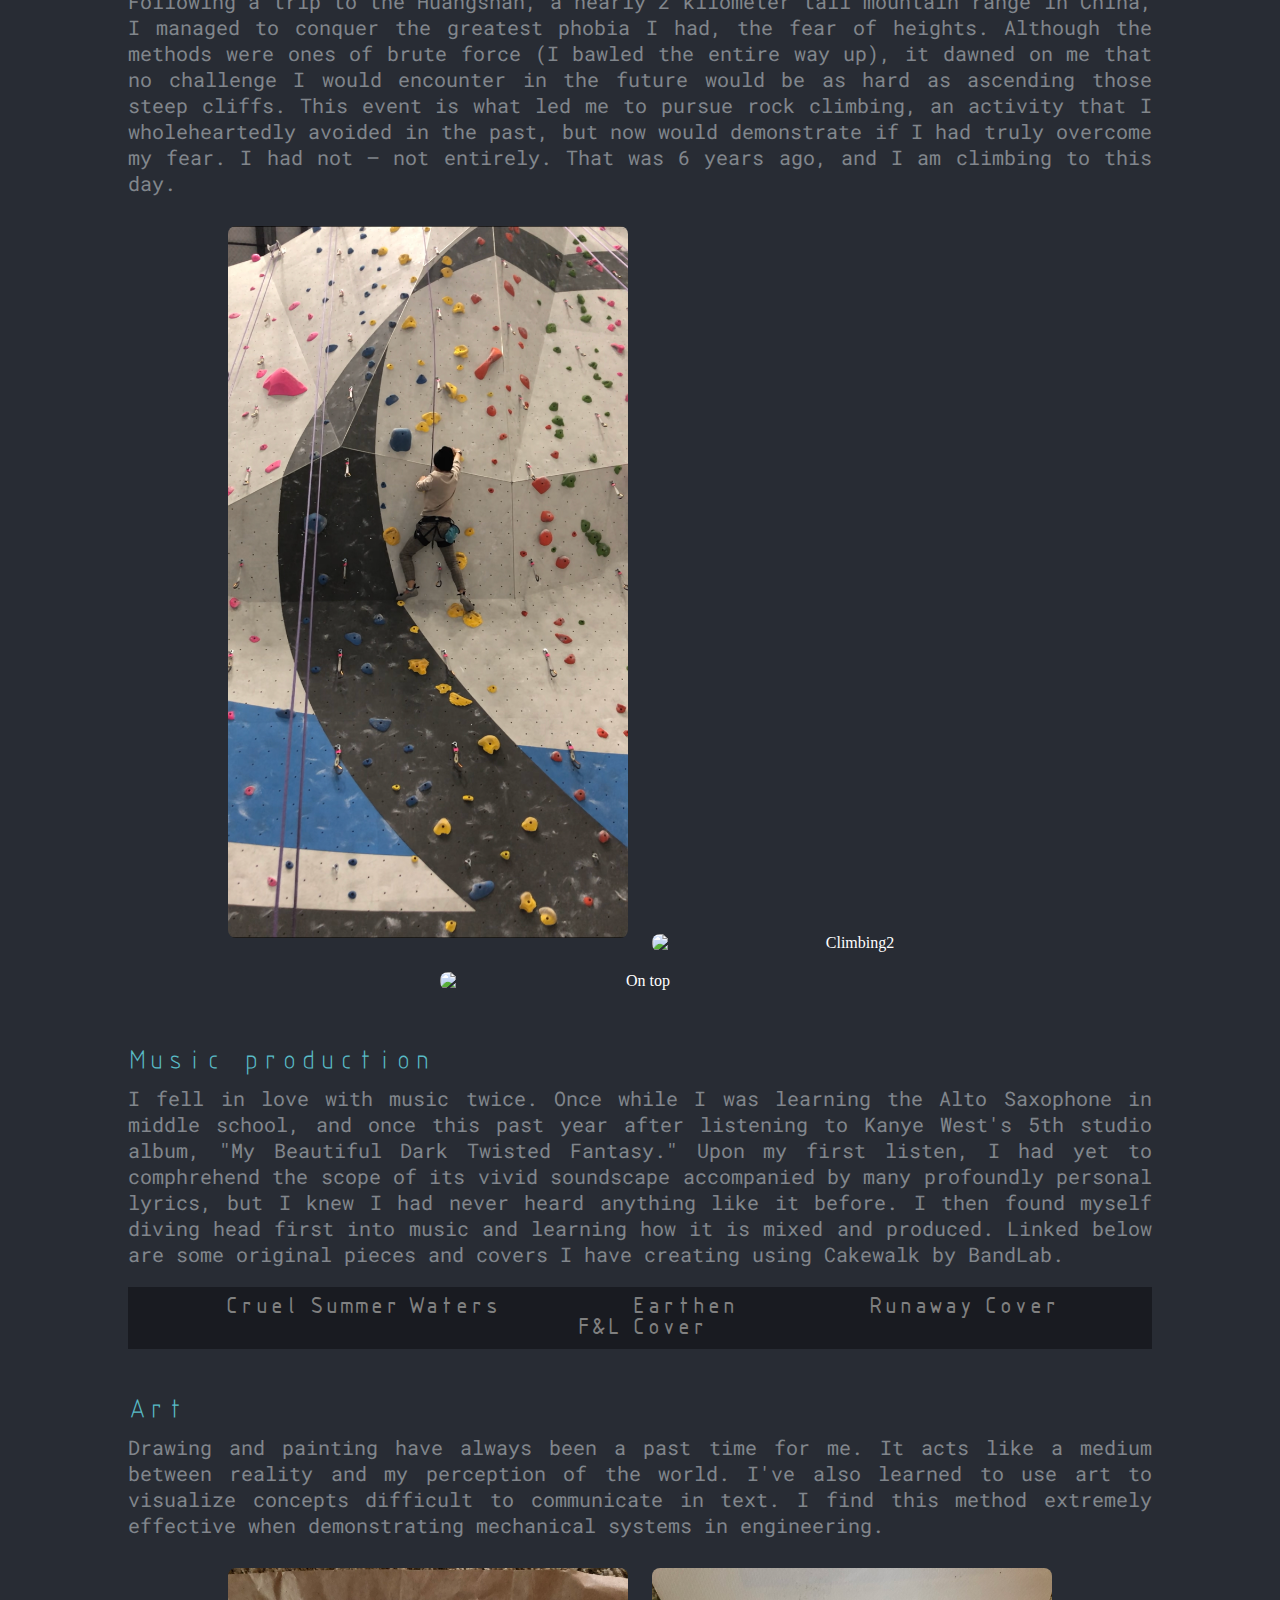
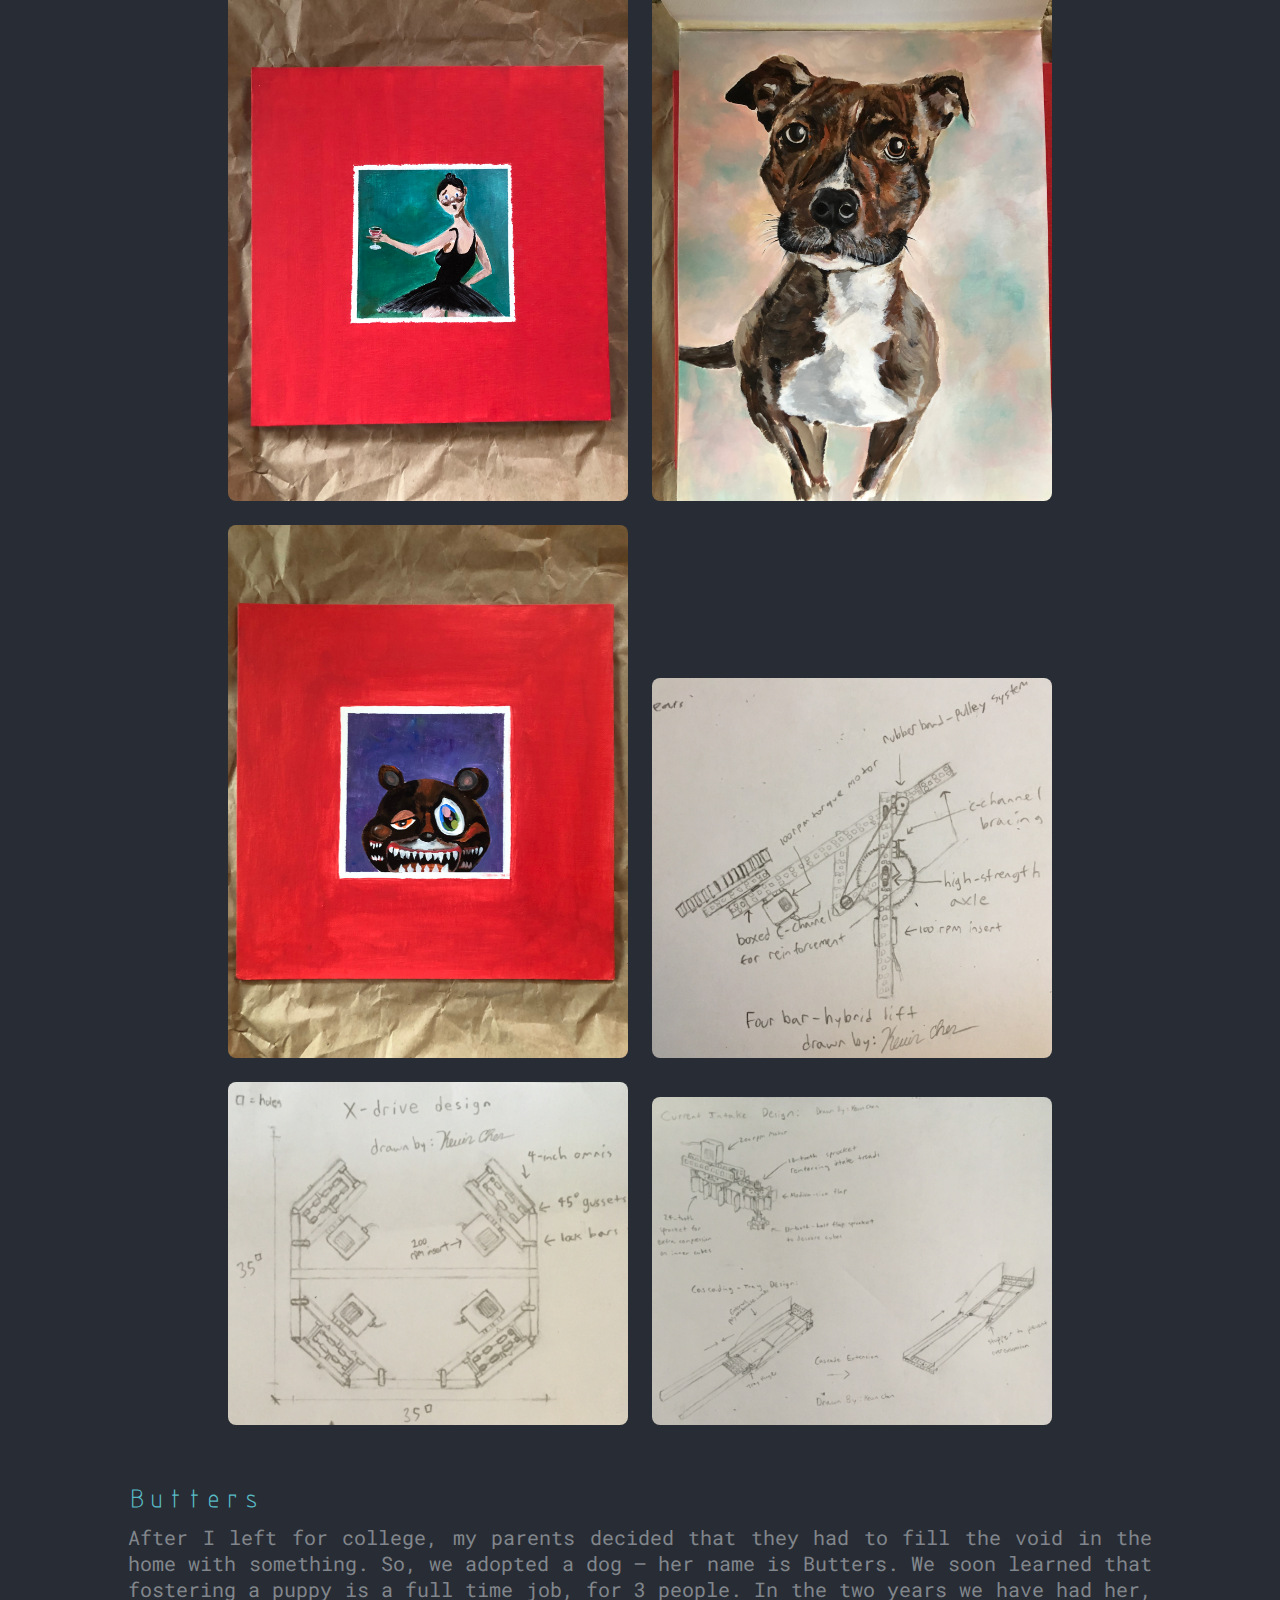
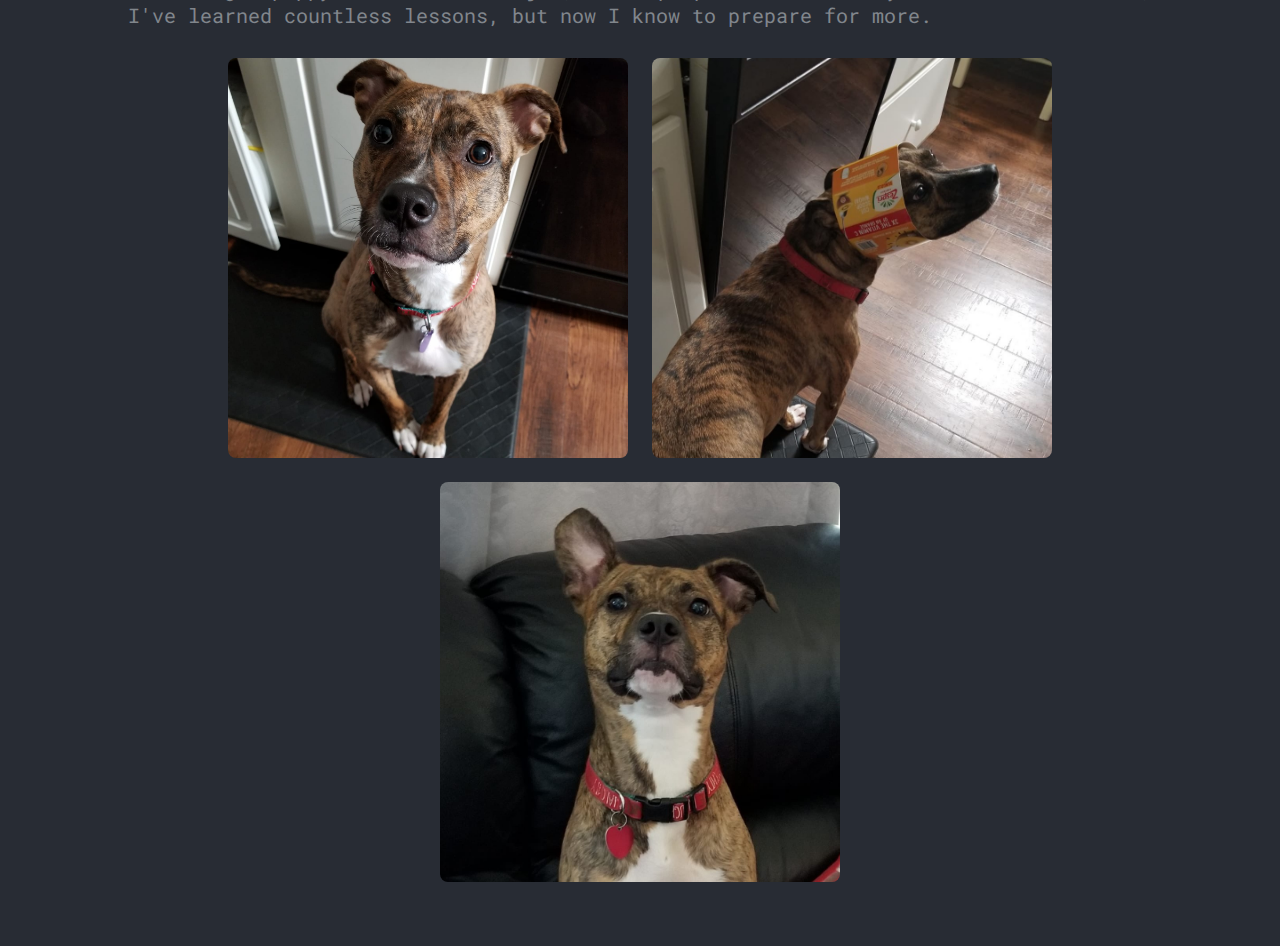
==== commit 65ebe3c3: "push test 11" ====
--- a/about.html
+++ b/about.html
@@ -24,10 +24,10 @@
         </p>
           <div class="menu">
             <div class="links">
-	      <a href="Resume.pdf" target="_blank">Resume</a>
-	      <a href="https://www.linkedin.com/in/kevin-chen617/" target="_blank">LinkedIn</a>
-              <a href="https://drive.google.com/file/d/1zZ9a6kQGrufHubjohi4ccquiIPVfoEWo/view?usp=sharing" target="_blank">X - Strap</a>
+              <a href="X_strap.pdf" target="_blank">X - Strap</a>
               <a href="https://www.youtube.com/channel/UCPJG_vGaYK8rv_-3pf0ZpIQ" target="_blank">7701X YouTube</a>
+              <a href="https://www.linkedin.com/in/kevin-chen617/" target="_blank">LinkedIn</a>
+              <a href="Resume.pdf" target="_blank">Resume</a>
             </div>
           </div>
         <div id="images">
@@ -64,7 +64,7 @@
 	</div>
         <h2>Music production</h2>
         <p>I fell in love with music twice. Once while I was learning the Alto Saxophone in middle school, and once this past year after listening to Kanye West's
-	   5th Studio album, "My Beautiful Dark Twisted Fantasy." Upon my first listen, I had yet to comphrehend the scope of its vivid soundscape accompanied by
+	   5th studio album, "My Beautiful Dark Twisted Fantasy." Upon my first listen, I had yet to comphrehend the scope of its vivid soundscape accompanied by
 	   many profoundly personal lyrics, but I knew I had never heard anything like it before. I then found myself diving head first into music and learning how
 	   it is mixed and produced. Linked below are some original pieces and covers I have creating using Cakewalk by BandLab.
         </p>
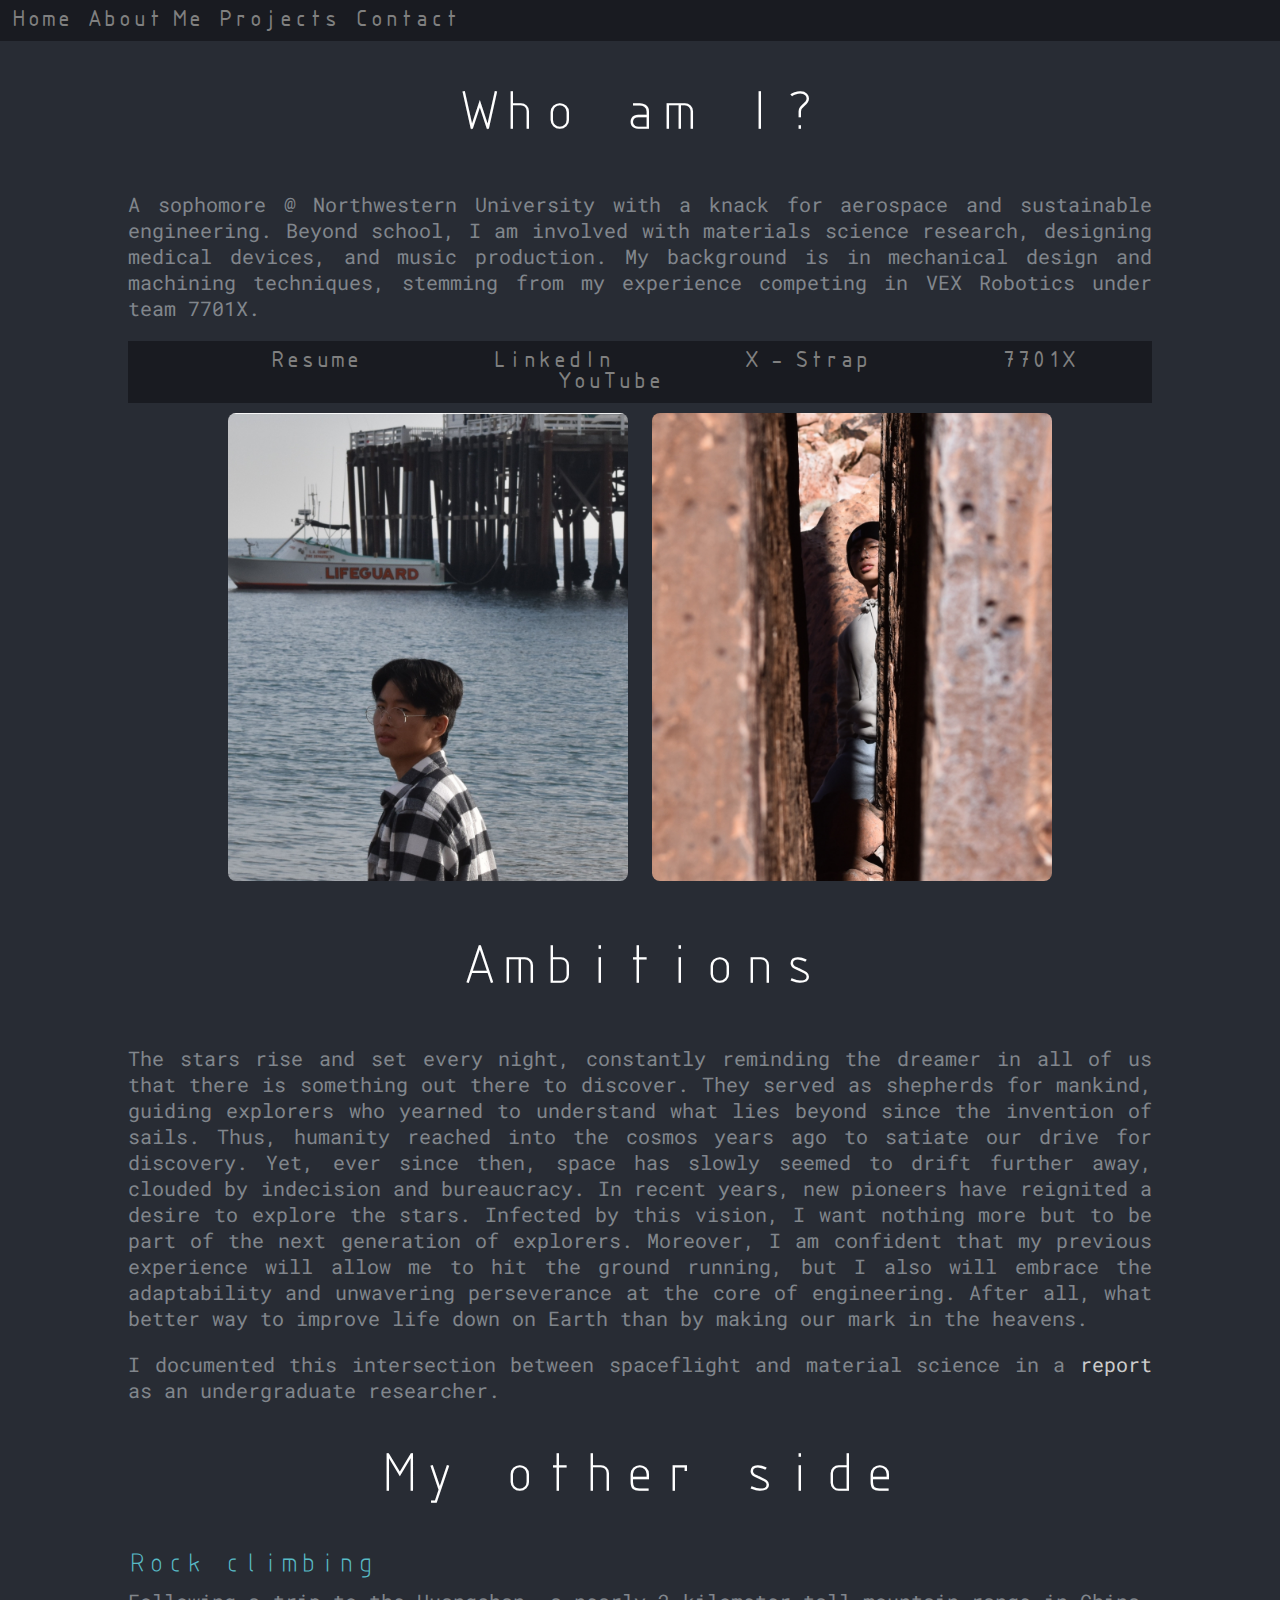
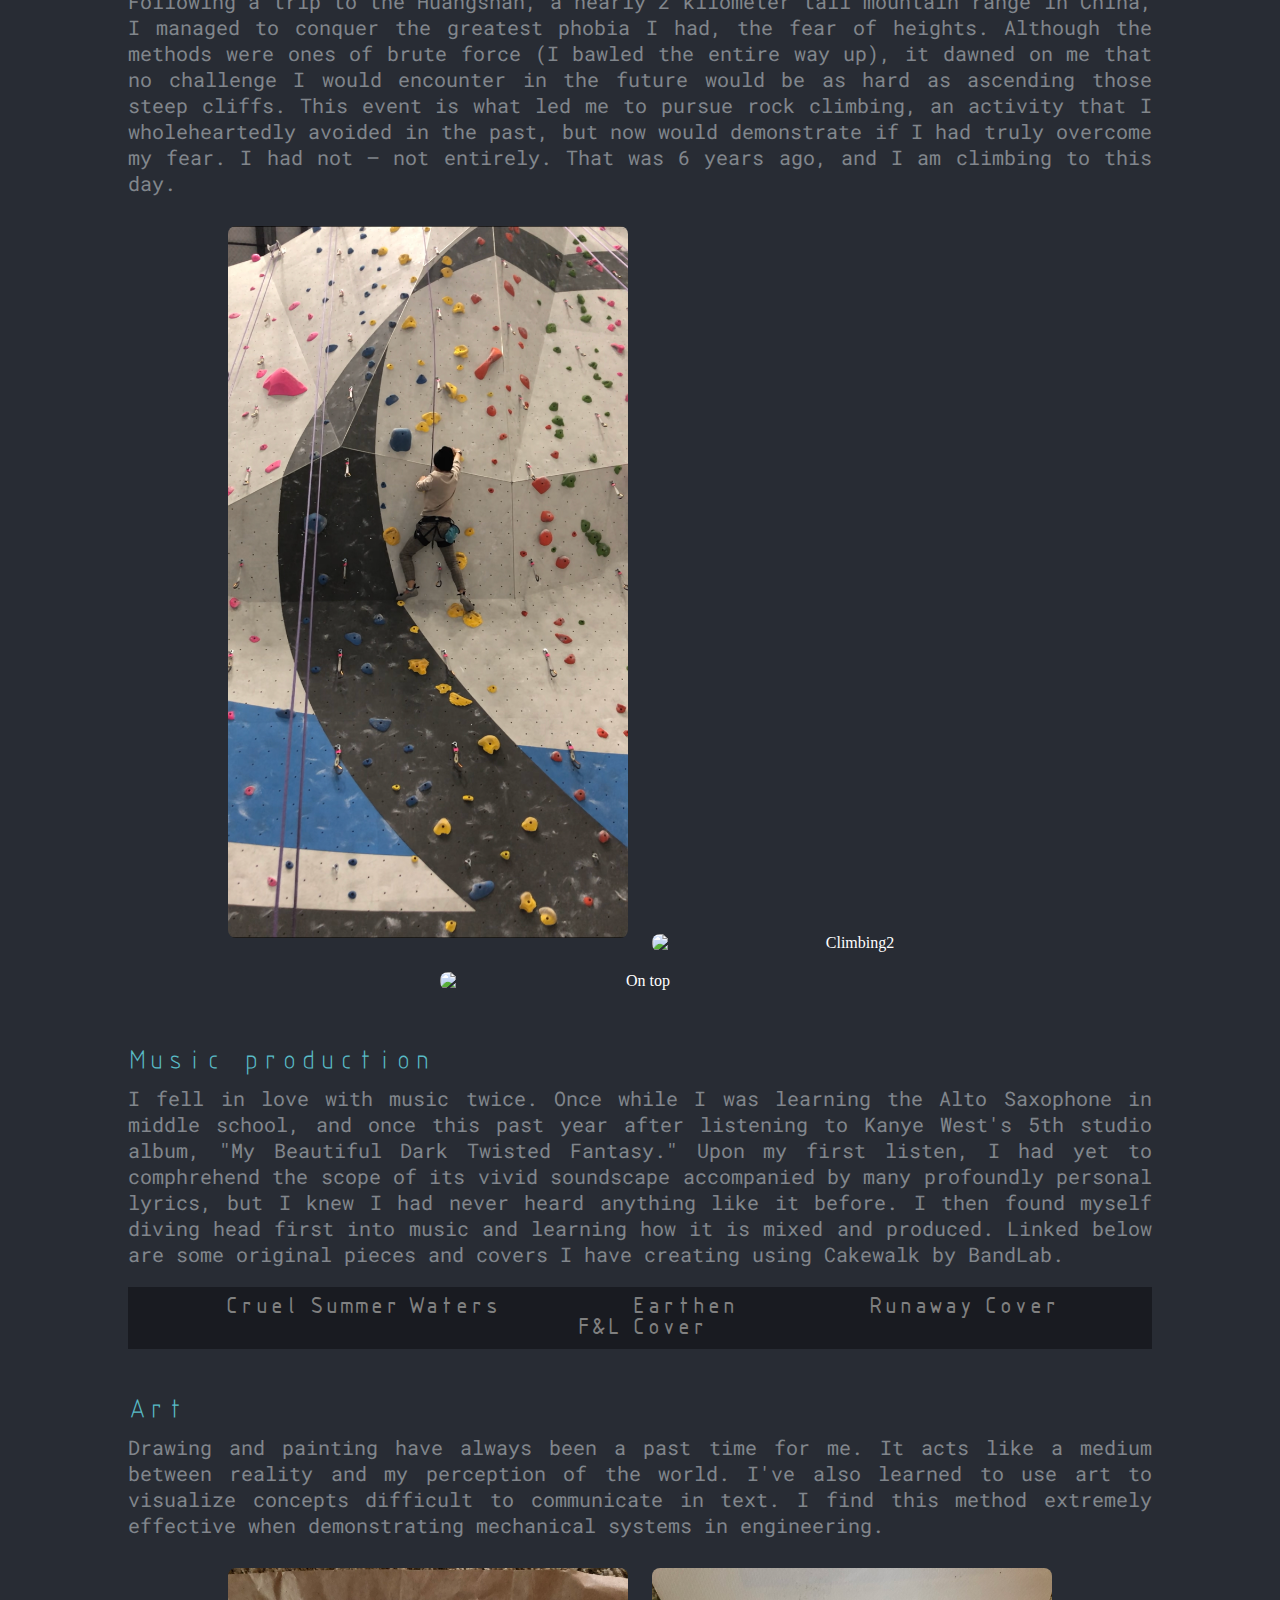
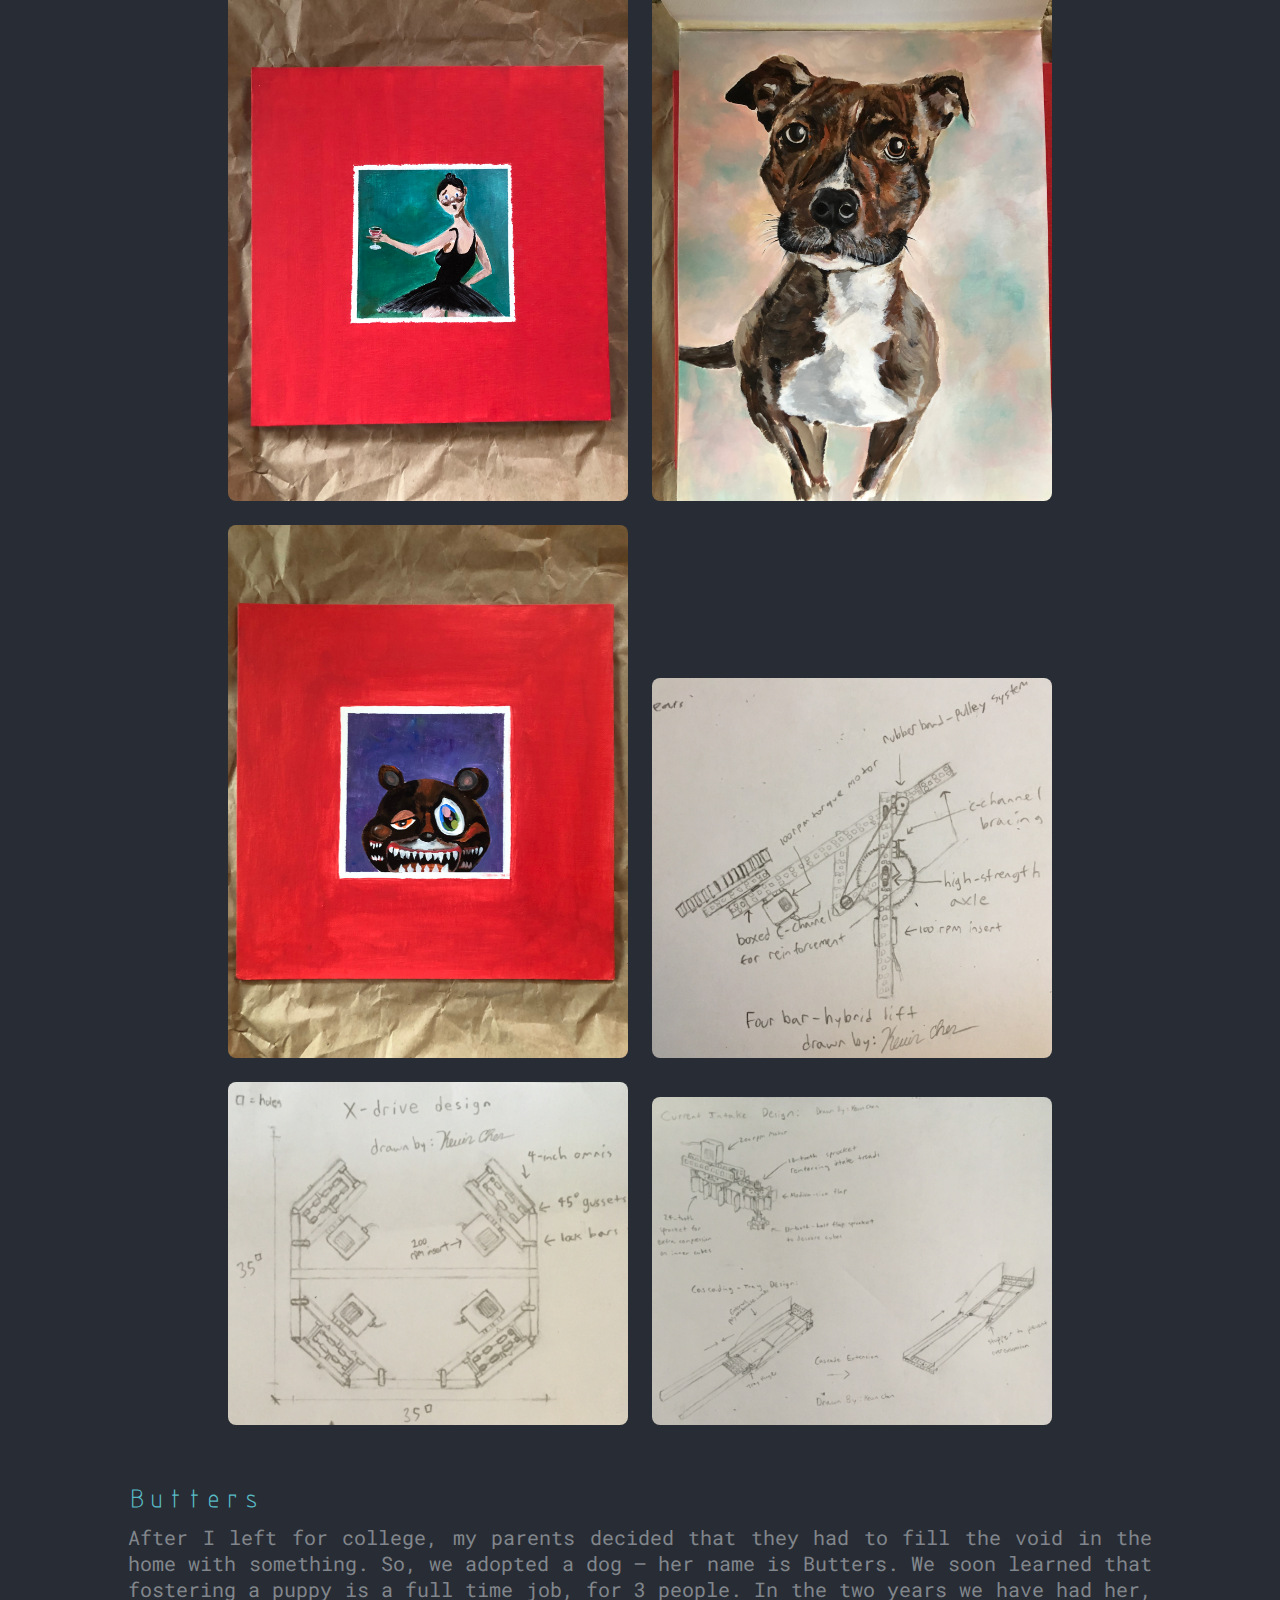
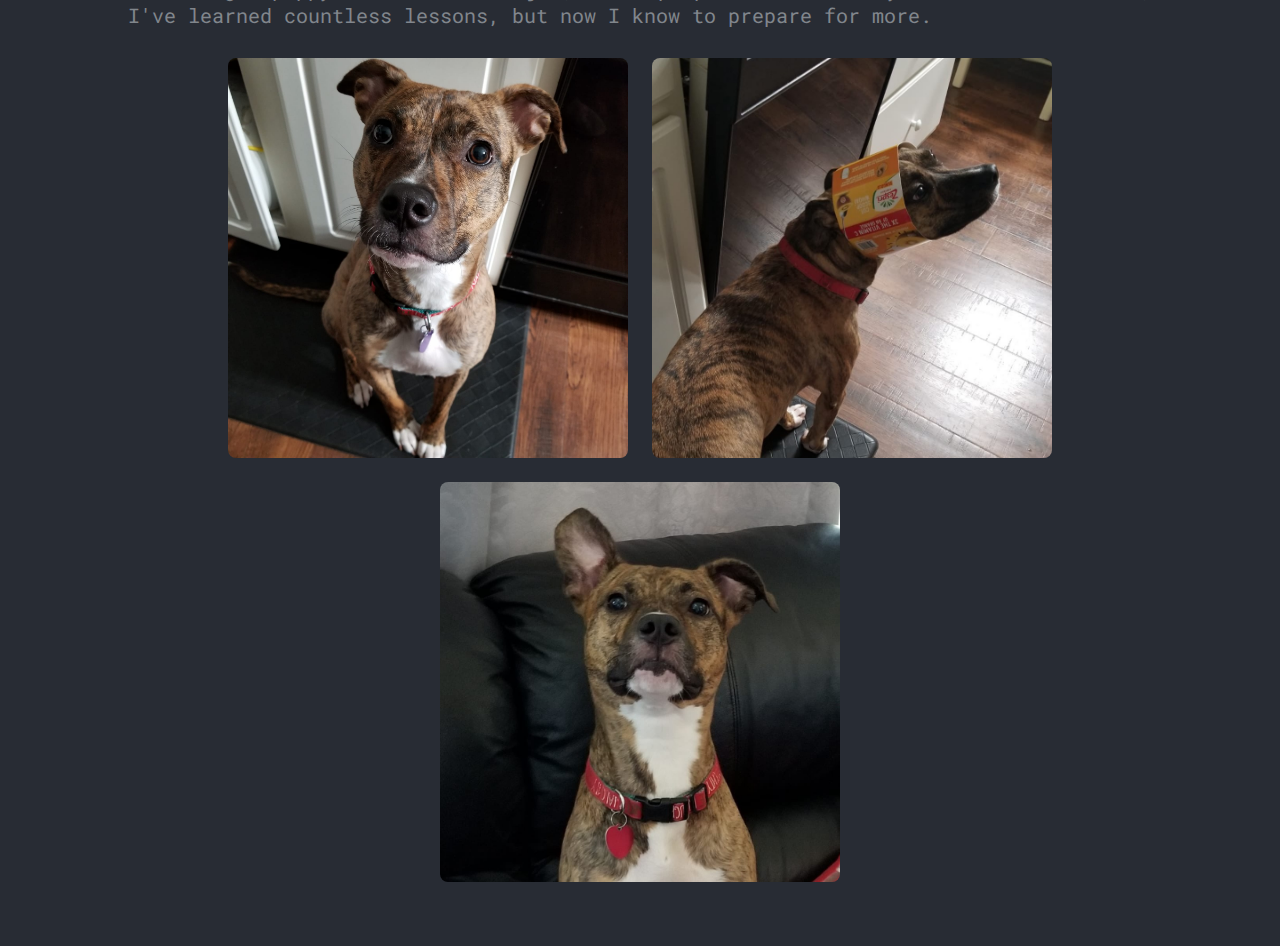
==== commit f9b65b22: "shutting down projects for now" ====
--- a/about.html
+++ b/about.html
@@ -24,10 +24,10 @@
         </p>
           <div class="menu">
             <div class="links">
-              <a href="X_strap.pdf" target="_blank">X - Strap</a>
+	      <a href="Resume.pdf" target="_blank">Resume</a>
+	      <a href="https://www.linkedin.com/in/kevin-chen617/" target="_blank">LinkedIn</a>
+              <a href="https://drive.google.com/file/d/1zZ9a6kQGrufHubjohi4ccquiIPVfoEWo/view?usp=sharing" target="_blank">X - Strap</a>
               <a href="https://www.youtube.com/channel/UCPJG_vGaYK8rv_-3pf0ZpIQ" target="_blank">7701X YouTube</a>
-              <a href="https://www.linkedin.com/in/kevin-chen617/" target="_blank">LinkedIn</a>
-              <a href="Resume.pdf" target="_blank">Resume</a>
             </div>
           </div>
         <div id="images">
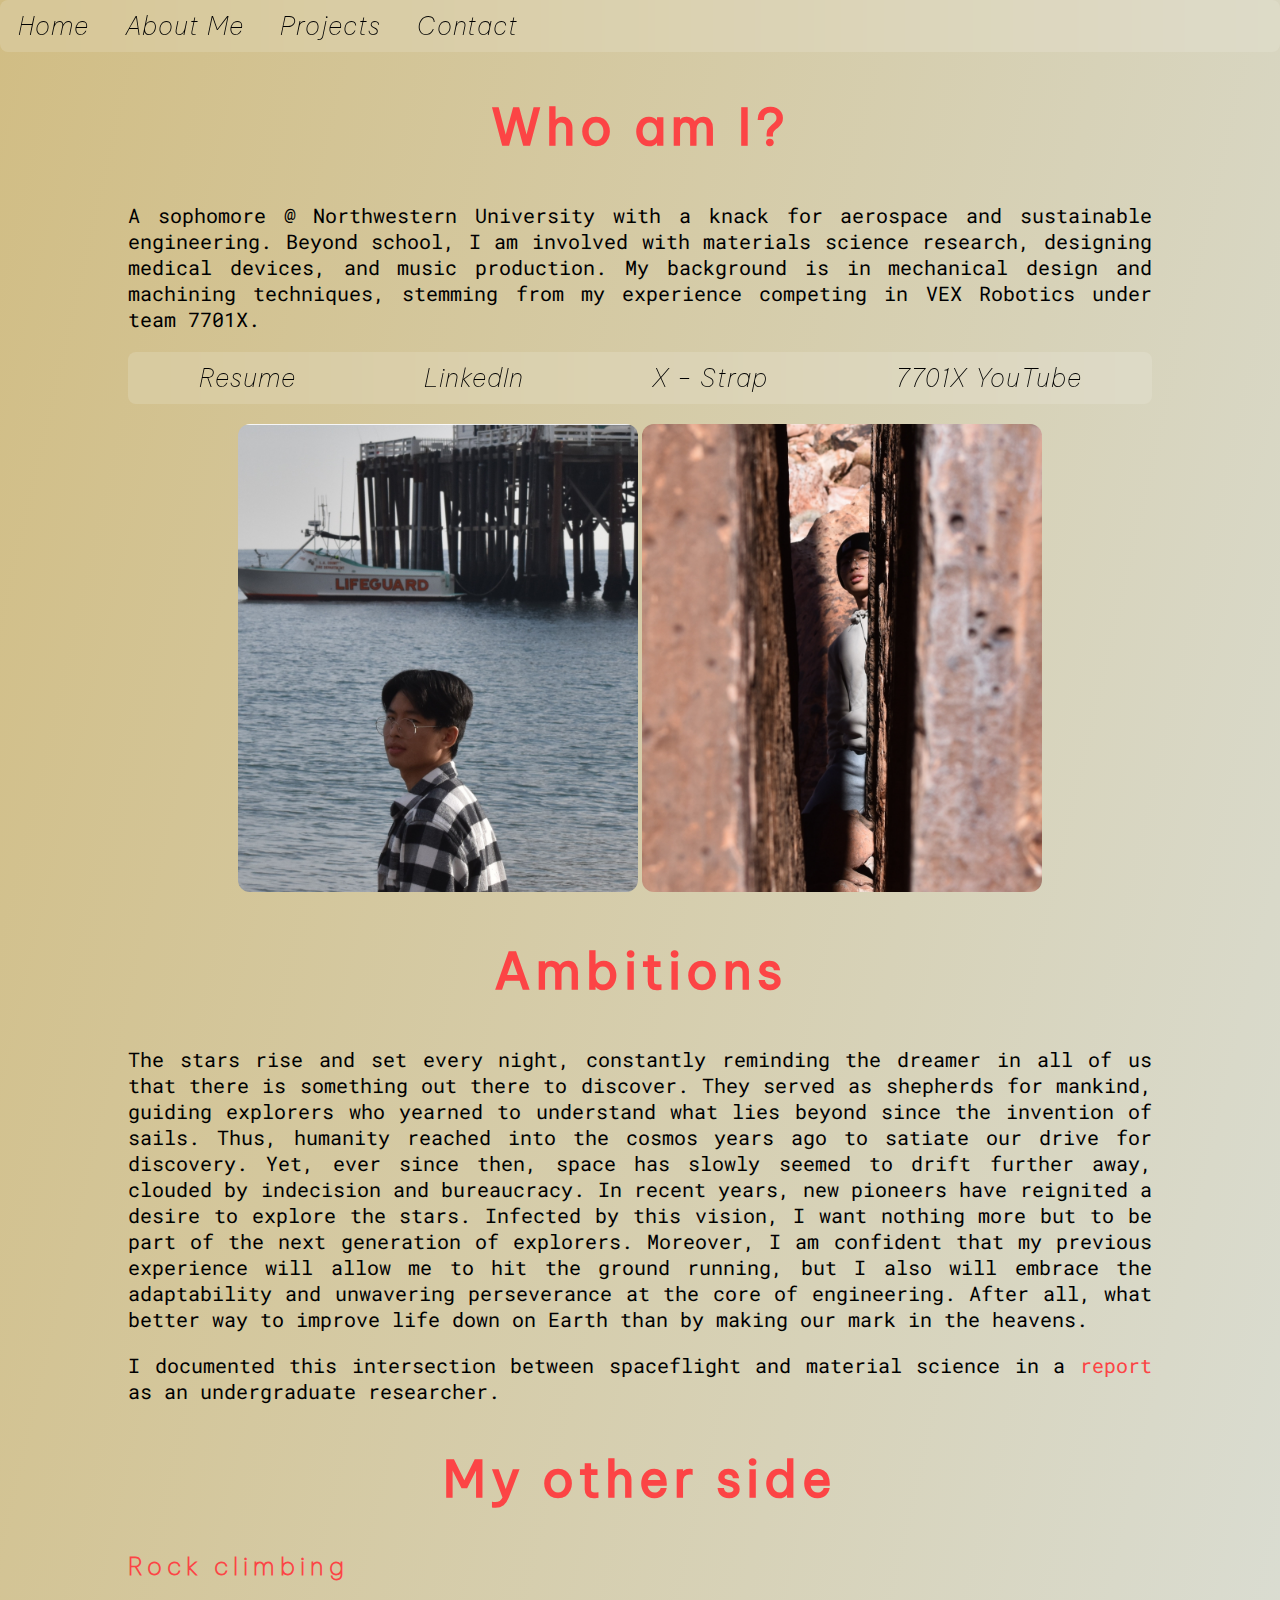
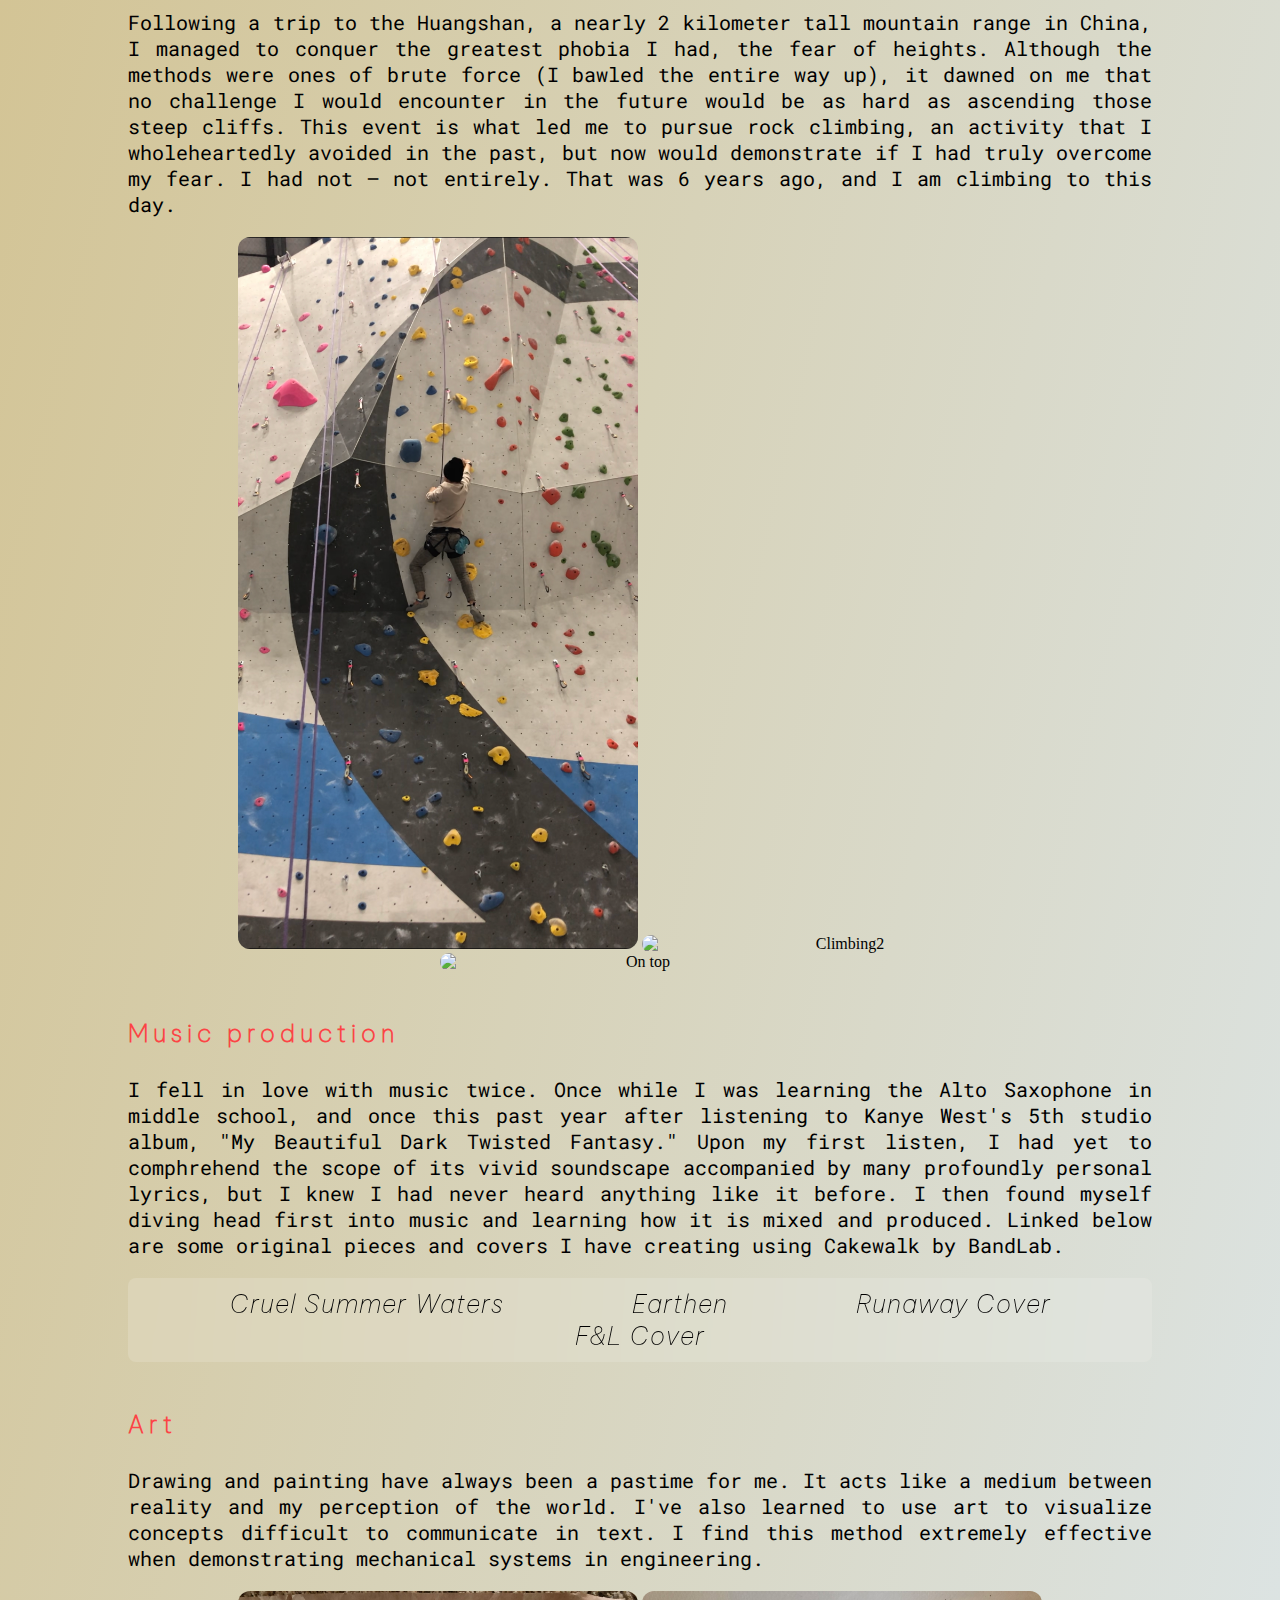
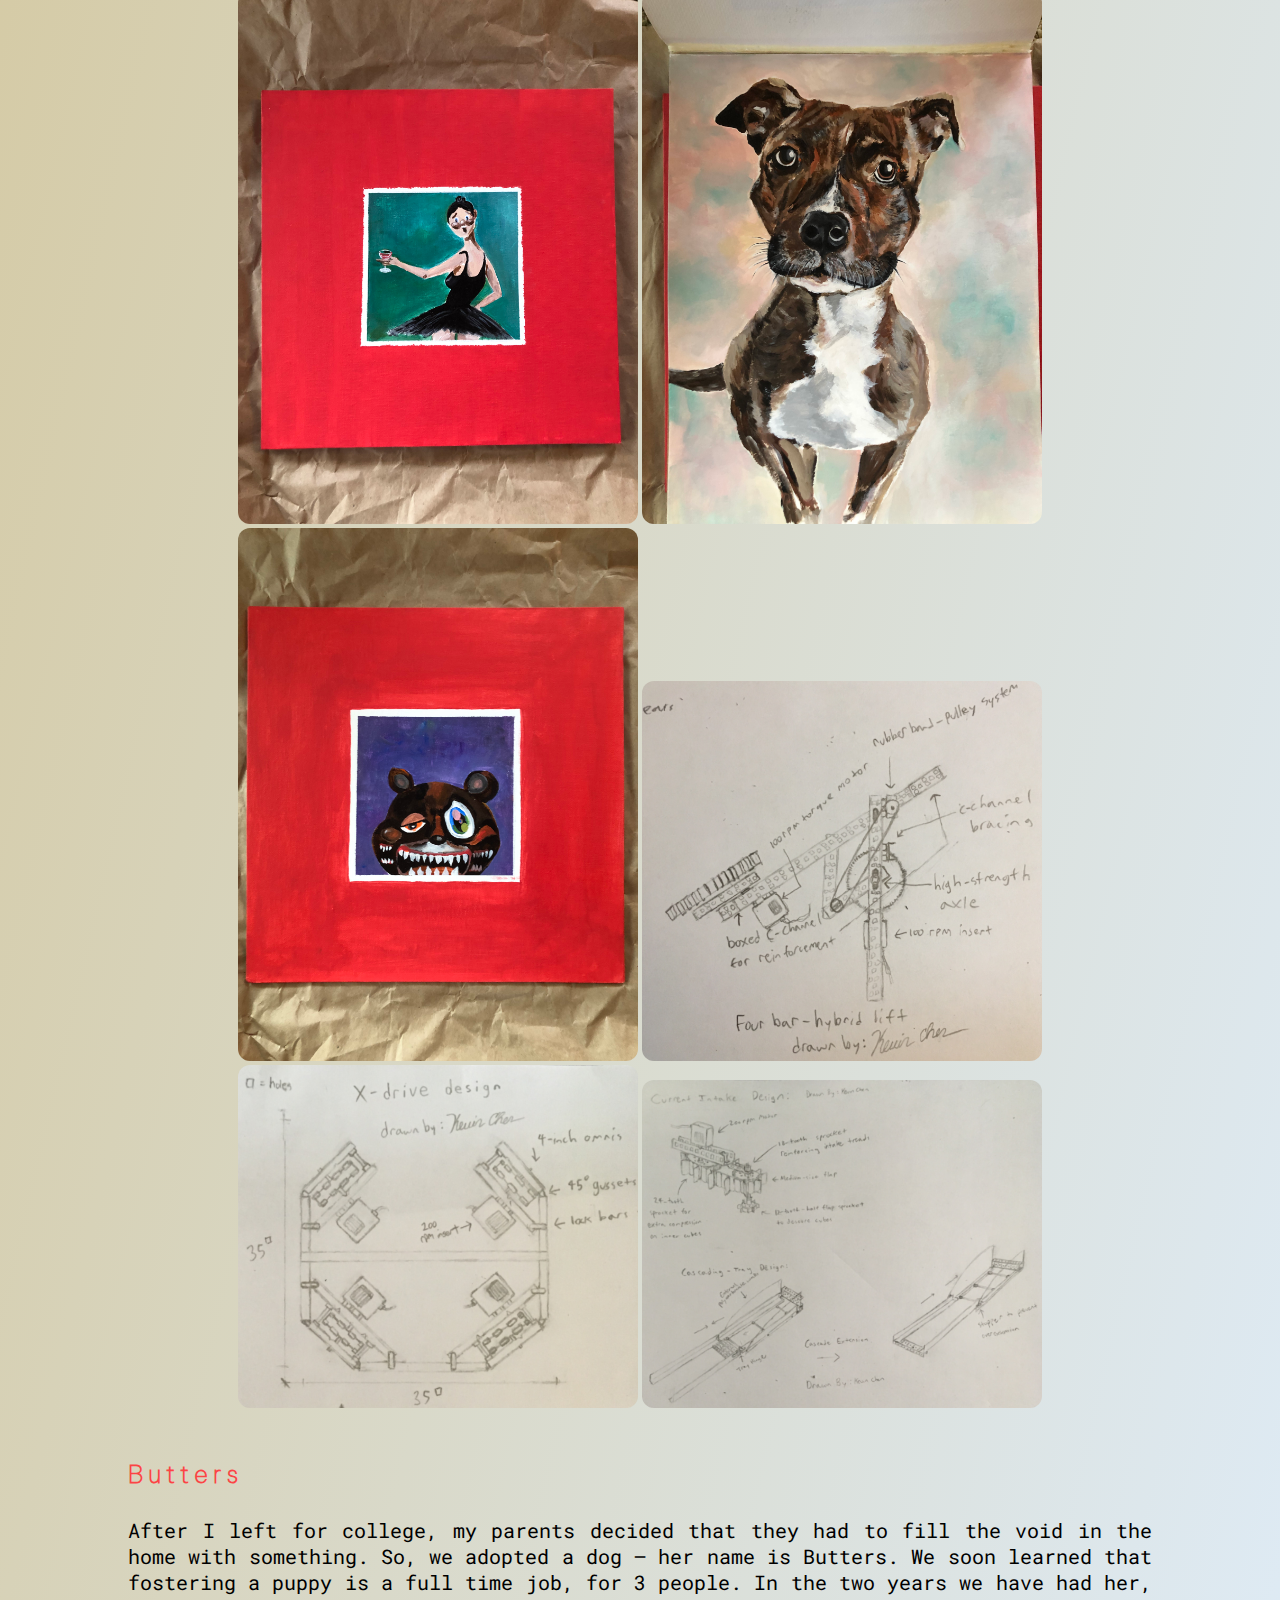
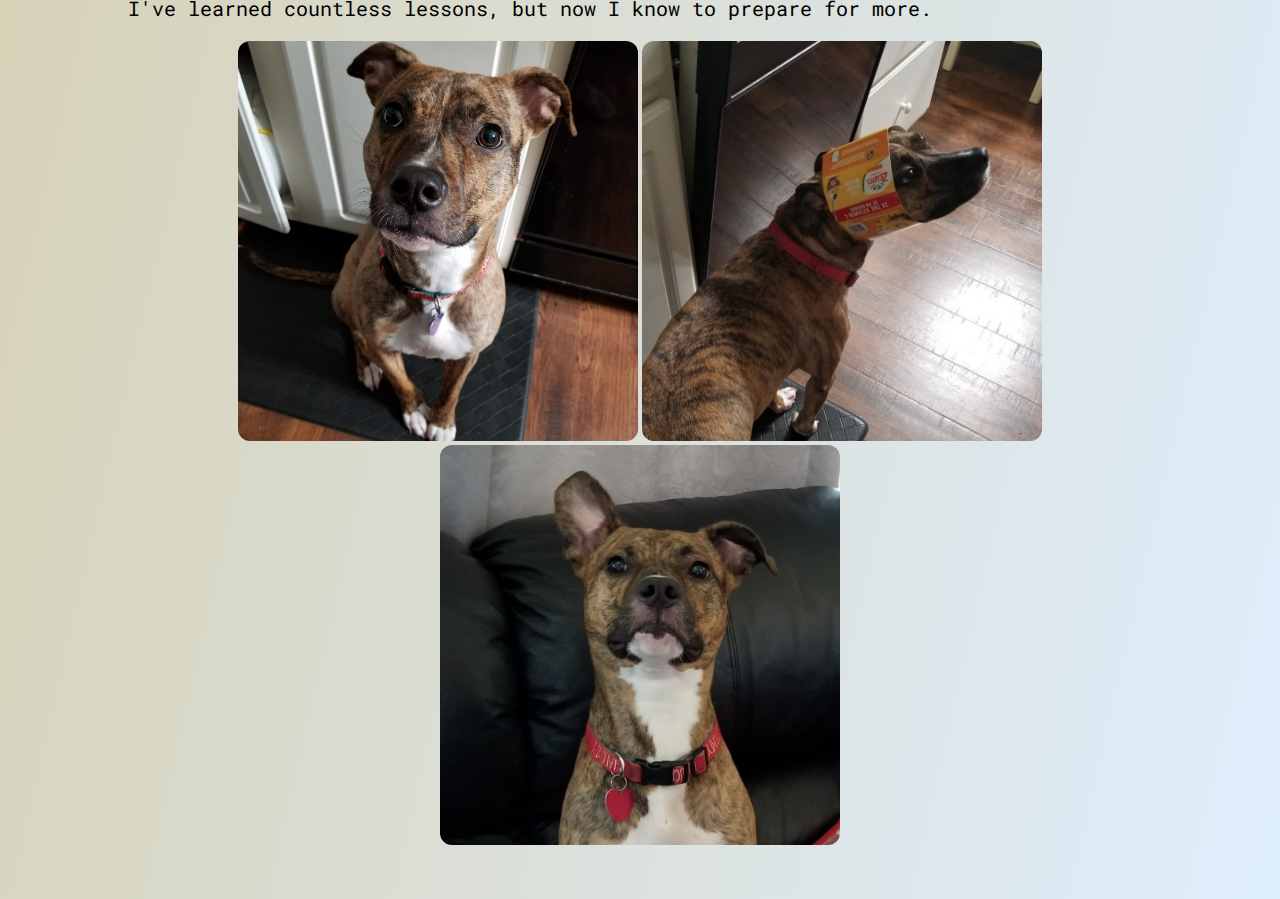
==== commit 8bd54c55: "push test 41, grammar" ====
--- a/about.html
+++ b/about.html
@@ -77,7 +77,7 @@
             </div>
         </div>
         <h2>Art</h2>
-        <p>Drawing and painting have always been a past time for me. It acts like a medium between reality and my perception of the world. I've also
+        <p>Drawing and painting have always been a pastime for me. It acts like a medium between reality and my perception of the world. I've also
 	   learned to use art to visualize concepts difficult to communicate in text. I find this method extremely effective when demonstrating
 	   mechanical systems in engineering.
         </p>
@@ -85,9 +85,9 @@
 	  <img class="center" src="images/mbdtf.jpg" alt="Painting1">
           <img class="center" src="images/painting.jpg" alt="Painting2">
 	  <img class="center" src="images/mbdtf2.jpg" alt="Painting3">
-	  <img class="center" src="images/robot1.png" alt="Robot1">
-          <img class="center" src="images/robot3.png" alt="Robot2">
-	  <img class="center" src="images/robot4.png" alt="Robot3">
+	  <img class="center" src="images/draw1.png" alt="Draw1">
+          <img class="center" src="images/draw3.png" alt="Draw2">
+	  <img class="center" src="images/draw4.png" alt="Draw3">
 	</div>
 	<h2>Butters</h2>
         <p>After I left for college, my parents decided that they had to fill the void in the home with something. So, we adopted a dog — her name is Butters. 
--- a/style.css
+++ b/style.css
@@ -11,6 +11,21 @@
 @font-face {
   font-family: robo;
   src: url(fonts/RobotoMono.ttf);
+}
+
+@font-face {
+  font-family: pro;
+  src: url(fonts/BeVietnamPro-Regular.ttf);
+}
+
+@font-face {
+  font-family: prothin;
+  src: url(fonts/BeVietnamPro-Thin.ttf);
+}
+
+@font-face {
+  font-family: proit;
+  src: url(fonts/BeVietnamPro-ThinItalic.ttf);
 }
 
 @viewport {
@@ -26,42 +41,44 @@
 }
 */
 body {
-  color: white;
-  background-color: #282C34;
-  margin: 0;
+background: rgb(209,189,132);
+background: linear-gradient(103deg, rgba(209,189,132,1) 0%, rgba(223,238,253,1) 100%);
+  margin: 0px 0px 21px 0px;
   min-width: 300px;
 }
 
 h1 {
-  font-family: iso;
+  font-family: pro;
   font-size: 50px;
-  color: white;
+  letter-spacing: 5px;
+  color: #fc4445;
   line-height: 50px;
   margin-bottom: 15px;
   text-align: center;
 }
 
 h2 {
-  font-family: iso;
+  font-family: prothin;
   font-size: 24px;
-  color: grey;
+  letter-spacing: 5px;
+  color: #5abdff;
   line-height: 25px;
-  margin-bottom: 0;
-  margin-top: 15px;
+  margin-bottom: 30px;
+  margin-top: 30px;
   text-align: left;
 }
 
 h3 {
-  font-family: isoc;
-  font-size: 20px;
-  color: grey;
-  margin: 10px 0 0 0;
-  letter-spacing: -2px;
+  font-family: pro;
+  font-size: 20px;
+  letter-spacing: 2px;
+  color: #fc4445;
+  margin: 30px 0 30px 0;
 }
 
 p {
   font-family: robo;
-  color: grey;
+  color: black;
   font-size: 20px;
   text-align: justify;
   margin: 10px 0 20px 0;
@@ -112,12 +129,12 @@
   outline: none;
   padding: 10px;
   border-radius: 2px;
-  background-color: #B871CE;
+  background-color: #F4976C;
   color: black;
 }
 
 button[type="submit"]:hover {
-  background-color: #C17DD8;
+  background-color: #f5a987;
 }
 
 .form-group {
@@ -138,22 +155,27 @@
 }
 
 .menu {
-  padding: 10px 10px;
-  background-color: #191B21;
+  backdrop-filter: blur(5px);
+  padding: 10px 0 10px 0;
+  background-color: rgba(255, 255, 255, .15);  
+  backdrop-filter: blur(50px);
+  margin: 0 0 20px 0;
+  word-spacing: -9px;
+  border-radius: 8px;
 }
 
 .menu a {
-  font-family: isoc;
-  letter-spacing: -3px;
-  word-spacing: -5px;
+  font-family: proit;
+  letter-spacing: 1px;
+  word-spacing: 1px;
   font-size: 25px;
-  color: grey;
-  padding: 0 12px 0 0;
+  color: black;
+  padding: 0 18px 0 18px;
   text-decoration: none;
 }
 
 .menu a:hover {
-  color: #E06C75;
+  color: white;
 }
 
 .drop-btn {
@@ -190,20 +212,20 @@
 }
 
 .meat p {
-  color: #81868C;
+  color: black;
 }
 
 .meat h2 {
-  color: #59BBC6;
+  color: #fc4445;
   margin-top: 50px;
 }
 
 .meat h3 {
-  color: #95BF77;
+  color: #fc4445;
 }
 
 .meat p a {
-  color: #ccc;
+  color: #fc4445;
   text-decoration: none;
 }
 
@@ -211,11 +233,11 @@
   color: white;
 }
 
-.meat img {
+.meat img {	
   width: 400px;
   max-width: 80%;
-  padding: 10px;
-  border-radius: 18px;
+  padding: 0px;
+  border-radius: 12px;
   min-width: 100px;
 }
 
@@ -241,3 +263,32 @@
 .links a {
   padding: 0 5vw;
 }
+
+.img-text {
+  vertical-align: bottom;
+  display: inline-block;
+  text-align: center;
+  background-color: rgba(255, 255, 255, .15);  
+  backdrop-filter: blur(20px);
+  padding-top: 36px;
+  border-radius: 12px;
+  margin: 0px;
+  width: 500px;
+}
+
+.caption {
+  font-family: robo;
+  color: #545454;
+  display: block;
+  padding: 20px;
+  text-align: center;
+}
+
+.caption a {
+  color: #fc4445;
+  text-decoration: none;
+}
+
+.caption a:hover {
+  color: white;
+}